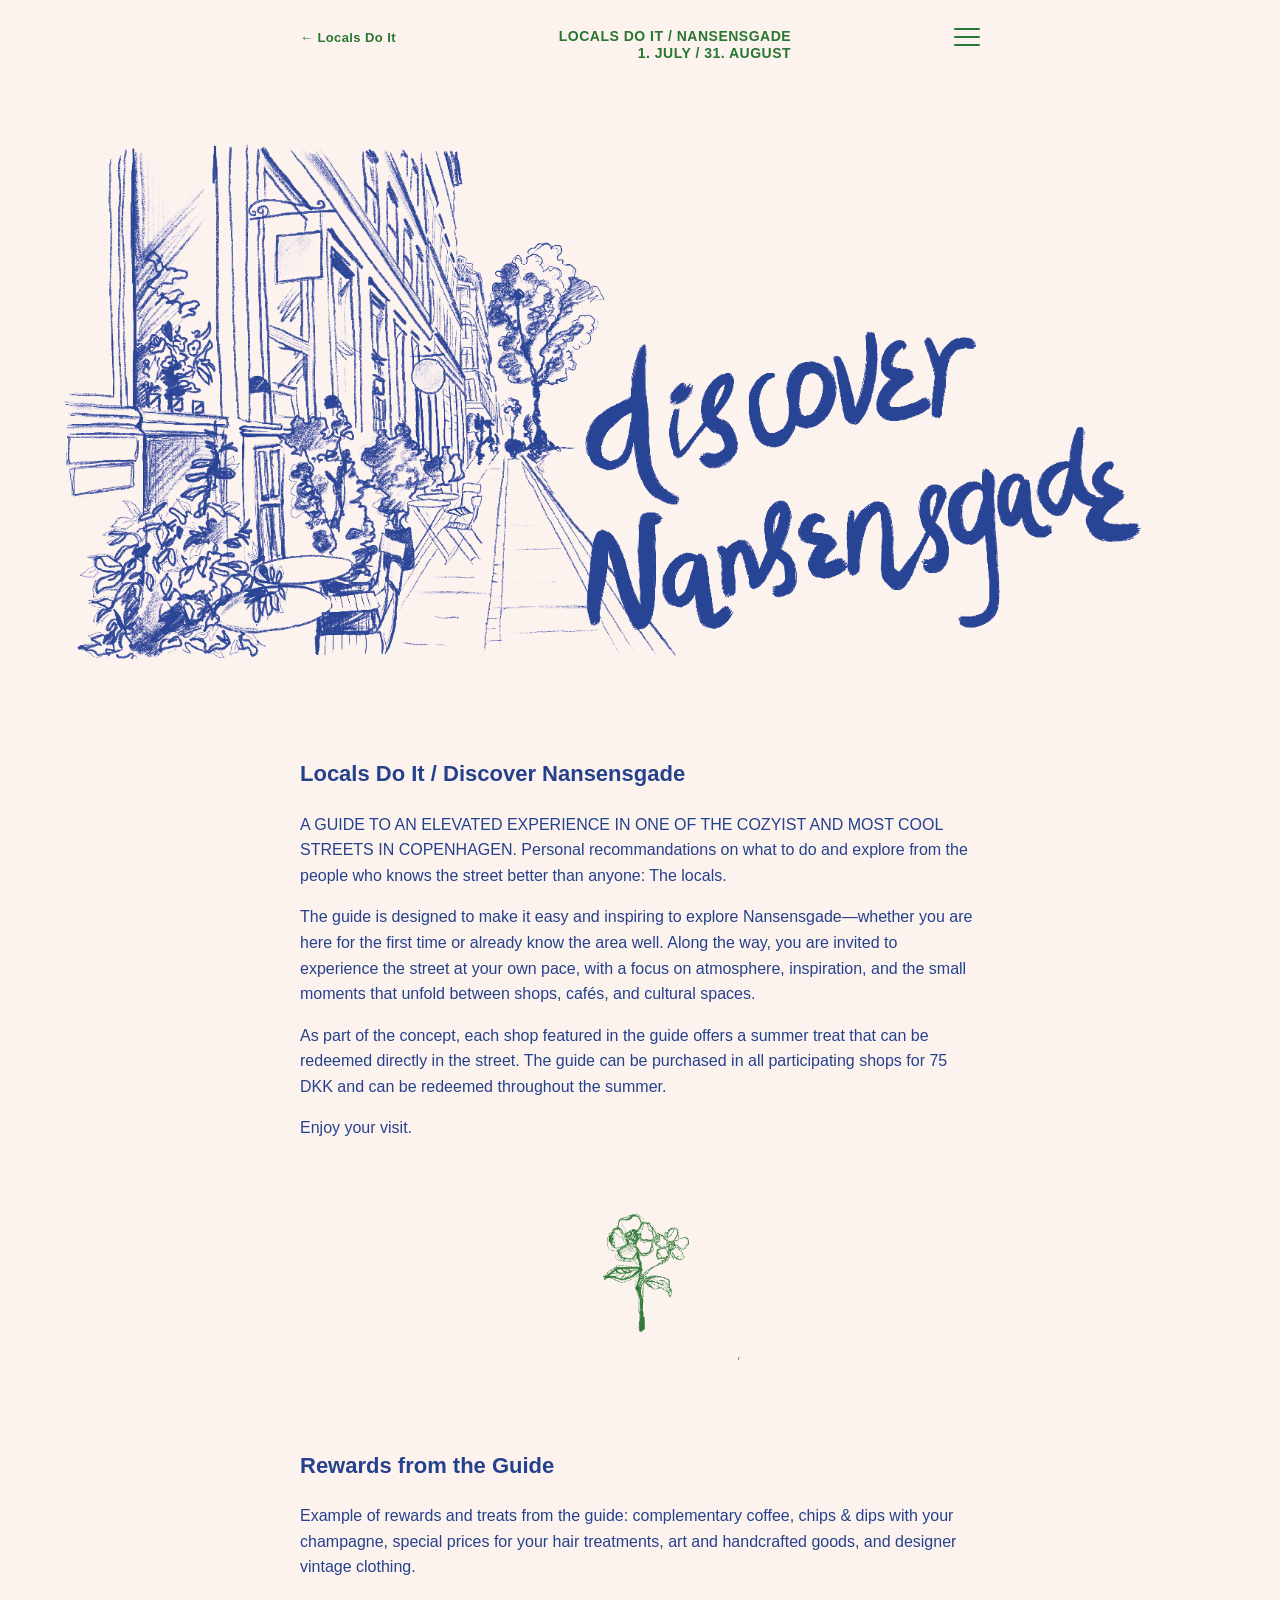
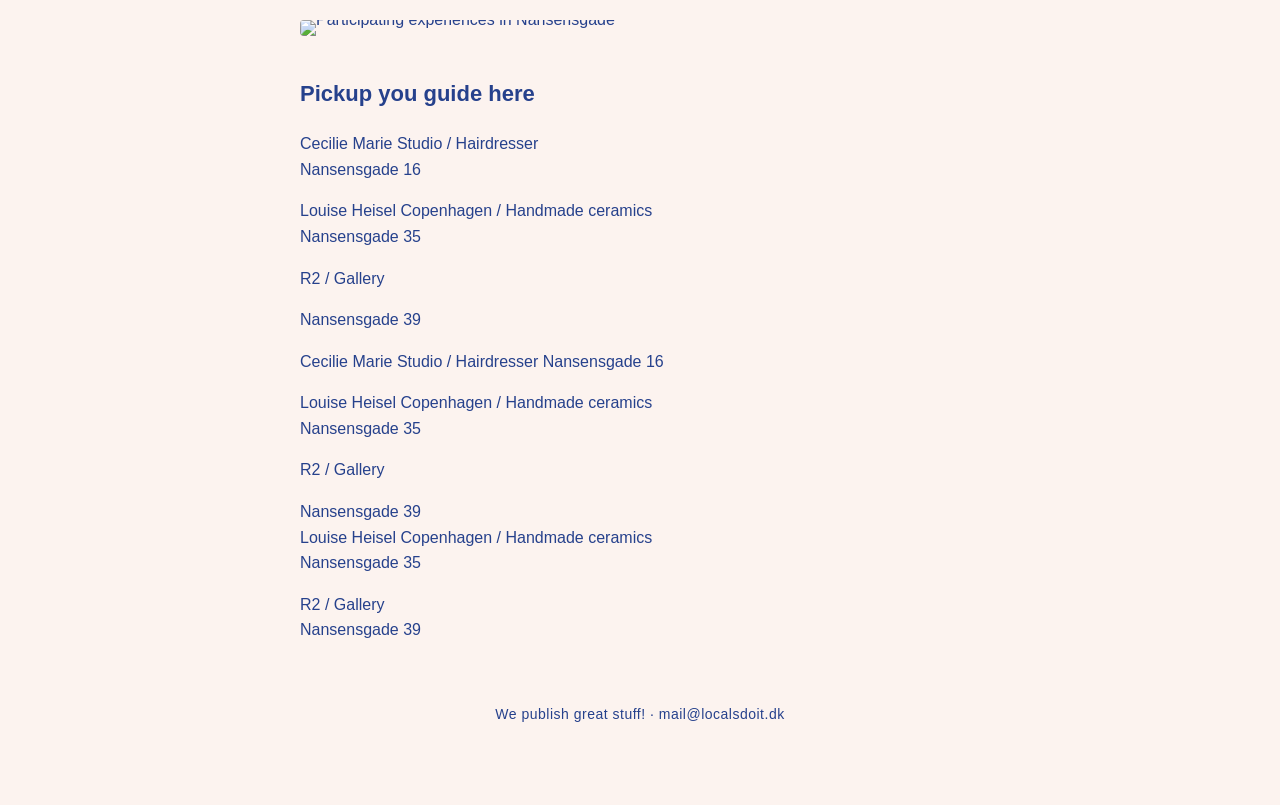
==== nansensgade.html @ d0a4d4f4 "Update nansensgade.html" ====
<!DOCTYPE html>
<html lang="en">
<head>
  <meta charset="UTF-8">
  <meta name="viewport" content="width=device-width, initial-scale=1.0">
  <title>Discover Nansensgade — Locals Do It</title>
  <link rel="icon" type="image/png" href="LocalsDoIt_FavIcon.png">
  <link rel="stylesheet" href="style.css">
</head>

<body>

  <!-- NAV OVERLAY -->
  <div class="nav-overlay" id="navOverlay">
    <button class="nav-close" id="navClose" aria-label="Close menu">✕</button>
    <nav class="overlay-nav">
      <a href="nansensgade.html" class="overlay-link">DISCOVER NANSENSGADE</a>
      <a href="participate.html" class="overlay-link">WHAT YOU GET - B2B</a>
      <a href="thepeople.html" class="overlay-link">THE PEOPLE</a>
    </nav>
  </div>

  <!-- HERO WRAP: header floats over the full-bleed illustration -->
  <div class="hero-wrap">

    <header class="page-header">
      <div class="header-inner">
        <!-- Back link to landing -->
        <a href="index.html" class="back-link">← Locals Do It</a>
        <div class="header-lines">
          <div class="header-line-1">LOCALS DO IT / NANSENSGADE</div>
          <div class="header-line-2">1. JULY / 31. AUGUST</div>
        </div>
        <button class="hamburger" aria-label="Menu">
          <span></span><span></span><span></span>
        </button>
      </div>
    </header>

    <!-- FULL-WIDTH ILLUSTRATION — flush to top of page -->
    <figure class="hero-illustration">
      <img src="illustration.png" alt="Nansensgade illustration">
    </figure>

  </div><!-- /.hero-wrap -->

  <!-- CONTENT WRAPPER (constrained column) -->
  <div class="content-wrapper">

    <!-- SECTION 1 -->
    <section class="content-section">
      <h2 class="section-title">Locals Do It / Discover Nansensgade</h2>

      <p>
        A GUIDE TO AN ELEVATED EXPERIENCE IN ONE OF THE COZYIST AND MOST COOL STREETS IN COPENHAGEN.
        Personal recommandations on what to do and explore from the people who knows the street better
        than anyone: The locals.
      </p>

      <p>
        The guide is designed to make it easy and inspiring to explore Nansensgade—whether you are here
        for the first time or already know the area well. Along the way, you are invited to experience the
        street at your own pace, with a focus on atmosphere, inspiration, and the small moments that unfold
        between shops, cafés, and cultural spaces.
      </p>

      <p>
        As part of the concept, each shop featured in the guide offers a summer treat that can be redeemed
        directly in the street. The guide can be purchased in all participating shops for 75 DKK and can
        be redeemed throughout the summer.
      </p>

      <p>Enjoy your visit.</p>
    </section>

    <!-- FLOWER ILLUSTRATION -->
    <figure class="flower-illustration">
      <img src="flower1.png" alt="Flower illustration">
    </figure>

    <!-- SECTION 2: REWARDS -->
    <section class="content-section">
      <h2 class="section-title">Rewards from the Guide</h2>

      <p>
        Example of rewards and treats from the guide: complementary coffee, chips &amp; dips with your
        champagne, special prices for your hair treatments, art and handcrafted goods, and designer vintage clothing.
      </p>
    </section>

    <!-- REWARDS IMAGE -->
    <figure class="rewards-illustration">
      <img src="rewards.png" alt="Participating experiences in Nansensgade">
    </figure>

     <!-- SECTION 2: REWARDS -->
    <section class="content-section">
      <h2 class="section-title">Pickup you guide here</h2>

      <p>Cecilie Marie Studio / Hairdresser </br>
      Nansensgade 16</p>
      <p>Louise Heisel Copenhagen / Handmade ceramics </br>
      Nansensgade 35</p>
      <p>R2 / Gallery</p>
      Nansensgade 39</p>
      <p>Cecilie Marie Studio / Hairdresser </pbr>
      Nansensgade 16</p>
      <p>Louise Heisel Copenhagen / Handmade ceramics </br>
      Nansensgade 35</p>
      <p>R2 / Gallery</p>
      Nansensgade 39
      <p>Louise Heisel Copenhagen / Handmade ceramics </br>
      Nansensgade 35</p>
      <p>R2 / Gallery</br>
      Nansensgade 39
            
    </section>

    <!-- FOOTER -->
    <footer class="footer">
    We publish great stuff! · mail@localsdoit.dk
    </footer>

  </div><!-- /.content-wrapper -->
  <script>
    const hamburger = document.querySelector('.hamburger');
    const overlay = document.getElementById('navOverlay');
    const closeBtn = document.getElementById('navClose');
    hamburger.addEventListener('click', () => overlay.classList.add('open'));
    closeBtn.addEventListener('click', () => overlay.classList.remove('open'));
    overlay.addEventListener('click', (e) => { if (e.target === overlay) overlay.classList.remove('open'); });
  </script>

</body>
</html>
---- style.css ----
/* ── RESET & BASE ─────────────────────────────────────────── */
*, *::before, *::after {
  box-sizing: border-box;
}

html, body {
  margin: 0;
  padding: 0;
  background-color: #fcf3ef;
  font-family: "Helvetica Neue", Arial, sans-serif;
  color: #26418c;
  line-height: 1.6;
}

/* ═══════════════════════════════════════════════════════════
   LANDING PAGE
   ═══════════════════════════════════════════════════════════ */

.landing-body {
  display: flex;
  flex-direction: column;
  min-height: 100vh;
  background-color: #fcf3ef;
}

/* ── LANDING HEADER ──────────────────────────────────────── */
.landing-header {
  position: fixed;
  top: 0;
  left: 0;
  right: 0;
  z-index: 20;
  padding: clamp(14px, 2.5vw, 24px) clamp(20px, 5vw, 48px);
}

.landing-nav {
  display: flex;
  align-items: center;
  justify-content: space-between;
  gap: 16px;
}

.landing-tagline {
  font-size: clamp(10px, 1.3vw, 13px);
  color: #287632;
  font-weight: 500;
  letter-spacing: 0.4px;
  font-style: italic;
}

/* Hamburger */
.hamburger {
  display: flex;
  flex-direction: column;
  justify-content: space-between;
  width: 26px;
  height: 18px;
  background: none;
  border: none;
  cursor: pointer;
  padding: 0;
  flex-shrink: 0;
}

.hamburger span {
  display: block;
  width: 100%;
  height: 2px;
  background-color: #287632;
  border-radius: 2px;
  transition: background-color 0.2s;
}

.hamburger:hover span {
  background-color: #26418c;
}

/* ── NAV OVERLAY ─────────────────────────────────────────── */
.nav-overlay {
  position: fixed;
  inset: 0;
  background-color: #fcf3ef;
  z-index: 100;
  display: flex;
  align-items: center;
  justify-content: center;
  opacity: 0;
  pointer-events: none;
  transition: opacity 0.3s ease;
}

.nav-overlay.open {
  opacity: 1;
  pointer-events: all;
}

.nav-close {
  position: absolute;
  top: clamp(16px, 3vw, 28px);
  right: clamp(20px, 5vw, 48px);
  background: none;
  border: none;
  font-size: 22px;
  color: #287632;
  cursor: pointer;
  line-height: 1;
}

.overlay-nav {
  display: flex;
  flex-direction: column;
  align-items: center;
  gap: clamp(20px, 4vw, 36px);
}

.overlay-link {
  font-size: clamp(22px, 5vw, 42px);
  font-weight: 600;
  color: #26418c;
  text-decoration: none;
  letter-spacing: 0.5px;
  transition: color 0.2s;
}

.overlay-link:hover {
  color: #287632;
}

/* ── LANDING MAIN ────────────────────────────────────────── */
.landing-main {
  flex: 1;
  display: flex;
  align-items: center;
  justify-content: center;
  padding: clamp(80px, 12vw, 120px) clamp(20px, 5vw, 40px);
}

.logo-wrap {
  animation: fadeUp 0.8s ease both;
}

.landing-logo {
  width: clamp(220px, 50vw, 420px);
  height: auto;
  display: block;
}

@keyframes fadeUp {
  from {
    opacity: 0;
    transform: translateY(20px);
  }
  to {
    opacity: 1;
    transform: translateY(0);
  }
}

/* ── LANDING FOOTER ──────────────────────────────────────── */
.landing-footer {
  text-align: center;
  padding: clamp(16px, 3vw, 28px) clamp(20px, 5vw, 40px);
  font-size: clamp(10px, 1.3vw, 13px);
  color: #287632;
  letter-spacing: 0.5px;
  font-style: italic;
}


/* ═══════════════════════════════════════════════════════════
   NANSENSGADE PAGE (previously index)
   ═══════════════════════════════════════════════════════════ */

/* ── HERO WRAP — establishes stacking context for header ── */
.hero-wrap {
  position: relative;
}

/* ── HEADER — floated over the hero ─────────────────────── */
.page-header {
  position: absolute;
  top: 0;
  left: 0;
  right: 0;
  z-index: 10;
  padding-top: clamp(16px, 3vw, 28px);
  padding-bottom: clamp(16px, 3vw, 28px);
}

.header-inner {
  max-width: 760px;
  margin-left: auto;
  margin-right: auto;
  padding-left: clamp(20px, 5vw, 40px);
  padding-right: clamp(20px, 5vw, 40px);
  display: flex;
  align-items: flex-start;
  justify-content: space-between;
  gap: 12px;
}

.back-link {
  font-size: clamp(11px, 1.5vw, 13px);
  font-weight: 600;
  color: #287632;
  text-decoration: none;
  letter-spacing: 0.4px;
  white-space: nowrap;
  transition: opacity 0.2s;
}

.back-link:hover {
  opacity: 0.7;
}

.header-lines {
  display: inline-block;
  line-height: 1.2;
  text-align: right;
}

.header-line-1,
.header-line-2 {
  font-weight: 600;
  color: #287632;
  font-size: clamp(11px, 1.5vw, 14px);
  letter-spacing: 0.5px;
}

/* ── HERO ILLUSTRATION — FULL BLEED, FLUSH TO TOP ───────── */
.hero-illustration {
  width: 100%;
  margin: 0 0 clamp(20px, 4vw, 40px) 0;
  padding: 0;
  line-height: 0;
}

.hero-illustration img {
  width: 100%;
  height: auto;
  display: block;
}

/* ── COLUMN CONSTRAINT (content below hero) ──────────────── */
.content-wrapper {
  max-width: 760px;
  margin-left: auto;
  margin-right: auto;
  padding-left: clamp(20px, 5vw, 40px);
  padding-right: clamp(20px, 5vw, 40px);
  padding-top: 0;
  padding-bottom: clamp(40px, 8vw, 80px);
}

/* ── FLOWER ILLUSTRATION ─────────────────────────────────── */
.flower-illustration {
  width: 100%;
  text-align: center;
  margin: clamp(30px, 5vw, 40px) 0;
  padding: 0;
}

.flower-illustration img {
  max-width: clamp(120px, 30vw, 200px);
  height: auto;
}

/* ── REWARDS ILLUSTRATION (full-width closing image) ─────── */
.rewards-illustration {
  width: 100%;
  margin: clamp(30px, 5vw, 40px) 0 0 0;
  padding: 0;
  line-height: 0;
}

.rewards-illustration img {
  width: 100%;
  height: auto;
  display: block;
  border-radius: 4px;
}

/* ── TYPOGRAPHY ──────────────────────────────────────────── */
.main-title {
  font-size: clamp(28px, 6vw, 48px);
  font-weight: 700;
  color: #26418c;
  margin-top: 0;
  margin-bottom: clamp(16px, 3vw, 30px);
}

.section-title {
  font-size: clamp(16px, 2.5vw, 22px);
  font-weight: 600;
  color: #26418c;
  margin-top: clamp(24px, 5vw, 40px);
  margin-bottom: clamp(12px, 2.5vw, 20px);
}

p {
  font-size: clamp(14px, 1.8vw, 16px);
  margin-top: 0;
  margin-bottom: 1em;
}

/* ── FOOTER ──────────────────────────────────────────────── */
.footer {
  margin-top: clamp(40px, 8vw, 60px);
  text-align: center;
  font-size: clamp(11px, 1.5vw, 14px);
  color: #26418c;
  letter-spacing: 0.5px;
}

/* ── RESPONSIVE BREAKPOINTS ──────────────────────────────── */

@media (max-width: 400px) {
  .header-line-1,
  .header-line-2 {
    font-size: 10px;
  }

  .landing-tagline {
    display: none;
  }
}

@media (min-width: 768px) {
  .hero-illustration {
    margin-left: 0;
    margin-right: 0;
  }
}


/* ═══════════════════════════════════════════════════════════
   PARTICIPATE PAGE
   ═══════════════════════════════════════════════════════════ */

.participate-body {
  display: flex;
  flex-direction: column;
  min-height: 100vh;
  background-color: #fcf3ef;
}

/* ── PARTICIPATE HEADER ──────────────────────────────────── */
.participate-header {
  width: 100%;
  padding: clamp(16px, 3vw, 28px) clamp(20px, 5vw, 48px);
  border-bottom: 1px solid rgba(40, 118, 50, 0.15);
}

.participate-header-inner {
  max-width: 900px;
  margin: 0 auto;
  display: flex;
  align-items: center;
  justify-content: space-between;
  gap: 16px;
}

.guide-label-img {
  height: clamp(36px, 6vw, 54px);
  width: auto;
  display: block;
}

.participate-logo-link {
  display: block;
  flex-shrink: 0;
}

.participate-logo {
  height: clamp(40px, 7vw, 64px);
  width: auto;
  display: block;
}

.participate-header-right {
  display: flex;
  flex-direction: column;
  align-items: flex-end;
  gap: 10px;
}

.summer-label {
  display: flex;
  flex-direction: column;
  align-items: flex-end;
  line-height: 1.1;
}

.summer-line1,
.summer-line2 {
  font-size: clamp(11px, 1.4vw, 14px);
  font-weight: 600;
  color: #287632;
  letter-spacing: 0.5px;
}

/* ── GUIDE SPREAD (illustration) ─────────────────────────── */
.guide-spread {
  width: 100%;
  padding: clamp(24px, 4vw, 48px) clamp(20px, 5vw, 48px);
}

.guide-spread-inner {
  max-width: 900px;
  margin: 0 auto;
}

.guide-spread-img {
  width: 100%;
  height: auto;
  display: block;
  border-radius: 4px;
}

/* ── THREE-COLUMN CONTENT ────────────────────────────────── */
.participate-content {
  padding: clamp(20px, 4vw, 40px) clamp(20px, 5vw, 48px) clamp(40px, 8vw, 80px);
}

.participate-grid {
  max-width: 900px;
  margin: 0 auto;
  display: grid;
  grid-template-columns: 1fr 1fr 1fr;
  gap: clamp(24px, 4vw, 48px);
  align-items: start;
}

.part-col-title {
  font-size: clamp(15px, 2vw, 19px);
  font-weight: 700;
  color: #287632;
  margin: 0 0 clamp(12px, 2vw, 20px) 0;
  display: flex;
  align-items: center;
  gap: 10px;
}

.arrow-img {
  height: 28px;
  width: auto;
}

.part-list {
  list-style: none;
  padding: 0;
  margin: 0;
  display: flex;
  flex-direction: column;
  gap: 12px;
}

.part-list li {
  font-size: clamp(13px, 1.6vw, 15px);
  color: #26418c;
  line-height: 1.55;
  padding-left: 16px;
  position: relative;
}

.part-list li::before {
  content: "·";
  position: absolute;
  left: 0;
  color: #287632;
  font-weight: 700;
}

/* Costs column */
.part-col--costs {
  text-align: left;
}

.cost-item {
  display: flex;
  flex-direction: column;
  gap: 2px;
  margin-bottom: clamp(14px, 2.5vw, 22px);
}

.cost-label {
  font-size: clamp(13px, 1.6vw, 15px);
  font-weight: 600;
  color: #26418c;
}

.cost-date {
  font-size: clamp(11px, 1.4vw, 13px);
  color: #287632;
  font-style: italic;
}

/* ── PARTICIPATE FOOTER ──────────────────────────────────── */
.participate-footer {
  margin-top: auto;
  text-align: center;
  padding: clamp(16px, 3vw, 28px) clamp(20px, 5vw, 40px);
  font-size: clamp(10px, 1.3vw, 13px);
  color: #287632;
  letter-spacing: 0.5px;
  font-style: italic;
  border-top: 1px solid rgba(40, 118, 50, 0.15);
}

/* Active nav link */
.overlay-link--active {
  color: #287632 !important;
}

/* ── PARTICIPATE RESPONSIVE ──────────────────────────────── */
@media (max-width: 640px) {
  .participate-grid {
    grid-template-columns: 1fr;
  }

  .part-col--costs {
    text-align: left;
    min-width: unset;
  }

  .guide-label-img {
    display: none;
  }
}
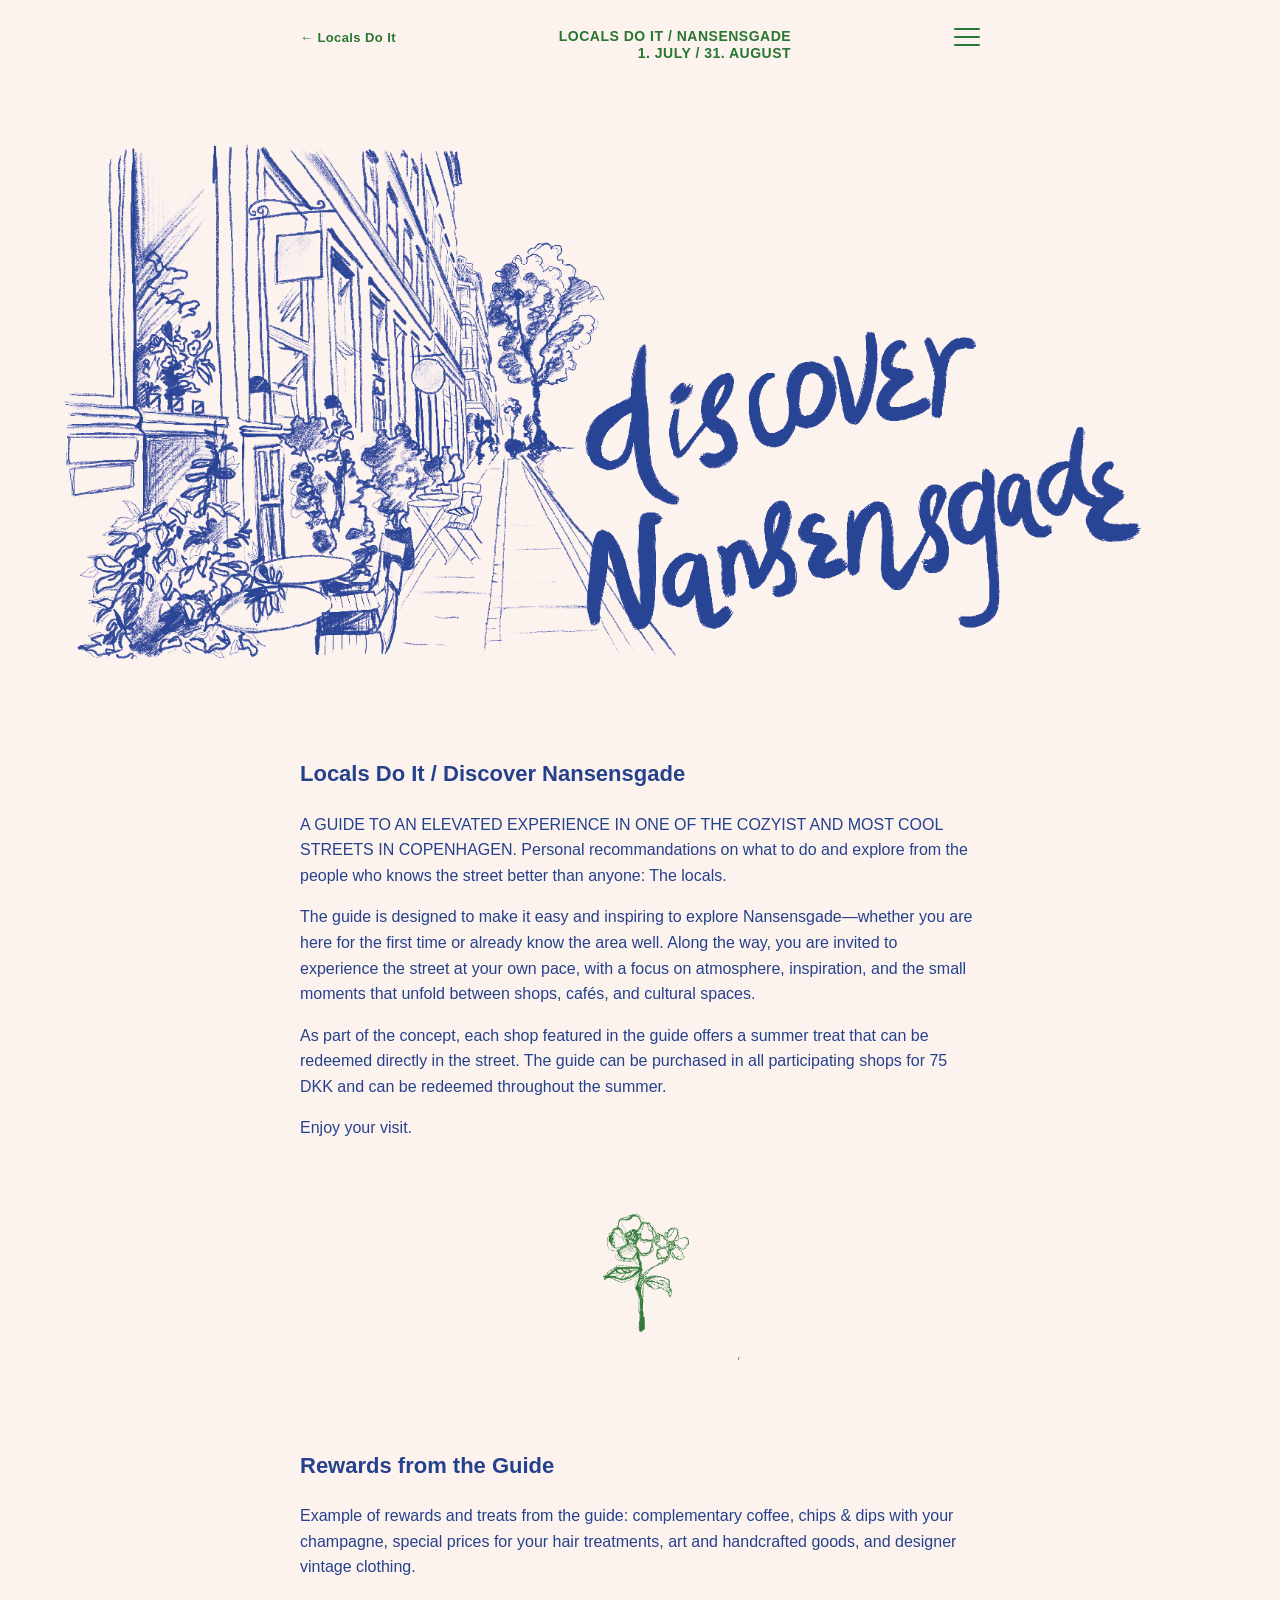
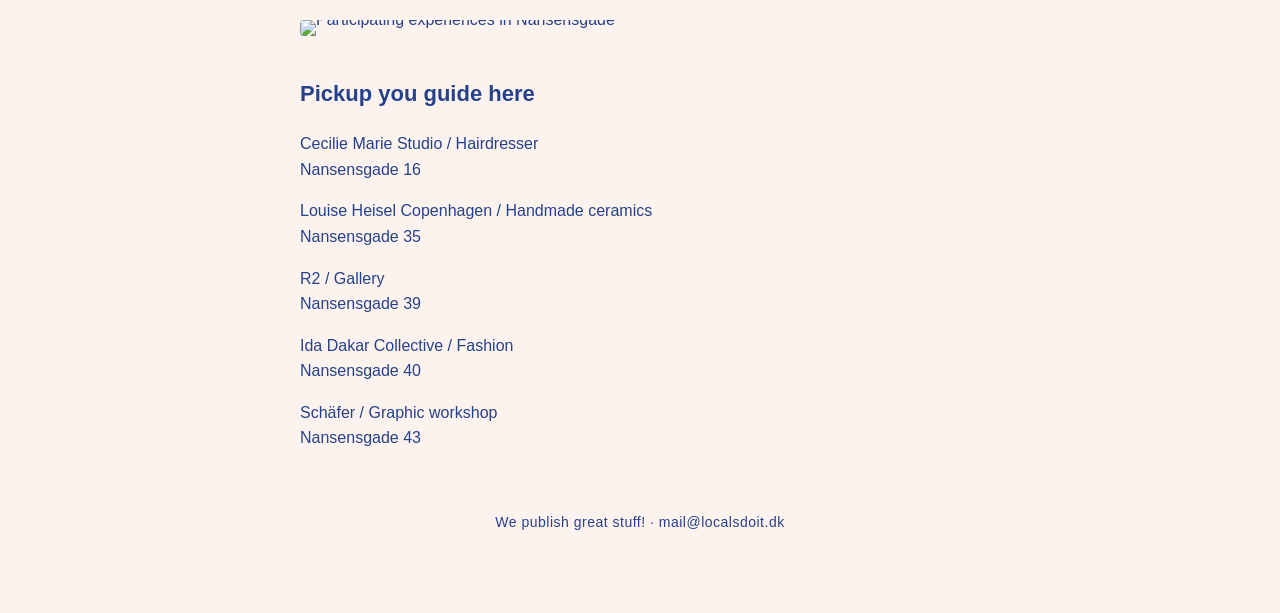
==== commit 360df34e: "Update nansensgade.html" ====
--- a/nansensgade.html
+++ b/nansensgade.html
@@ -101,18 +101,13 @@
       Nansensgade 16</p>
       <p>Louise Heisel Copenhagen / Handmade ceramics </br>
       Nansensgade 35</p>
-      <p>R2 / Gallery</p>
-      Nansensgade 39</p>
-      <p>Cecilie Marie Studio / Hairdresser </pbr>
-      Nansensgade 16</p>
-      <p>Louise Heisel Copenhagen / Handmade ceramics </br>
-      Nansensgade 35</p>
-      <p>R2 / Gallery</p>
-      Nansensgade 39
-      <p>Louise Heisel Copenhagen / Handmade ceramics </br>
-      Nansensgade 35</p>
       <p>R2 / Gallery</br>
-      Nansensgade 39
+      Nansensgade 39</p>  
+      <p>Ida Dakar Collective / Fashion</br>
+      Nansensgade 40</p>
+      <p>Schäfer / Graphic workshop</br>
+      Nansensgade 43</p>
+
             
     </section>
 
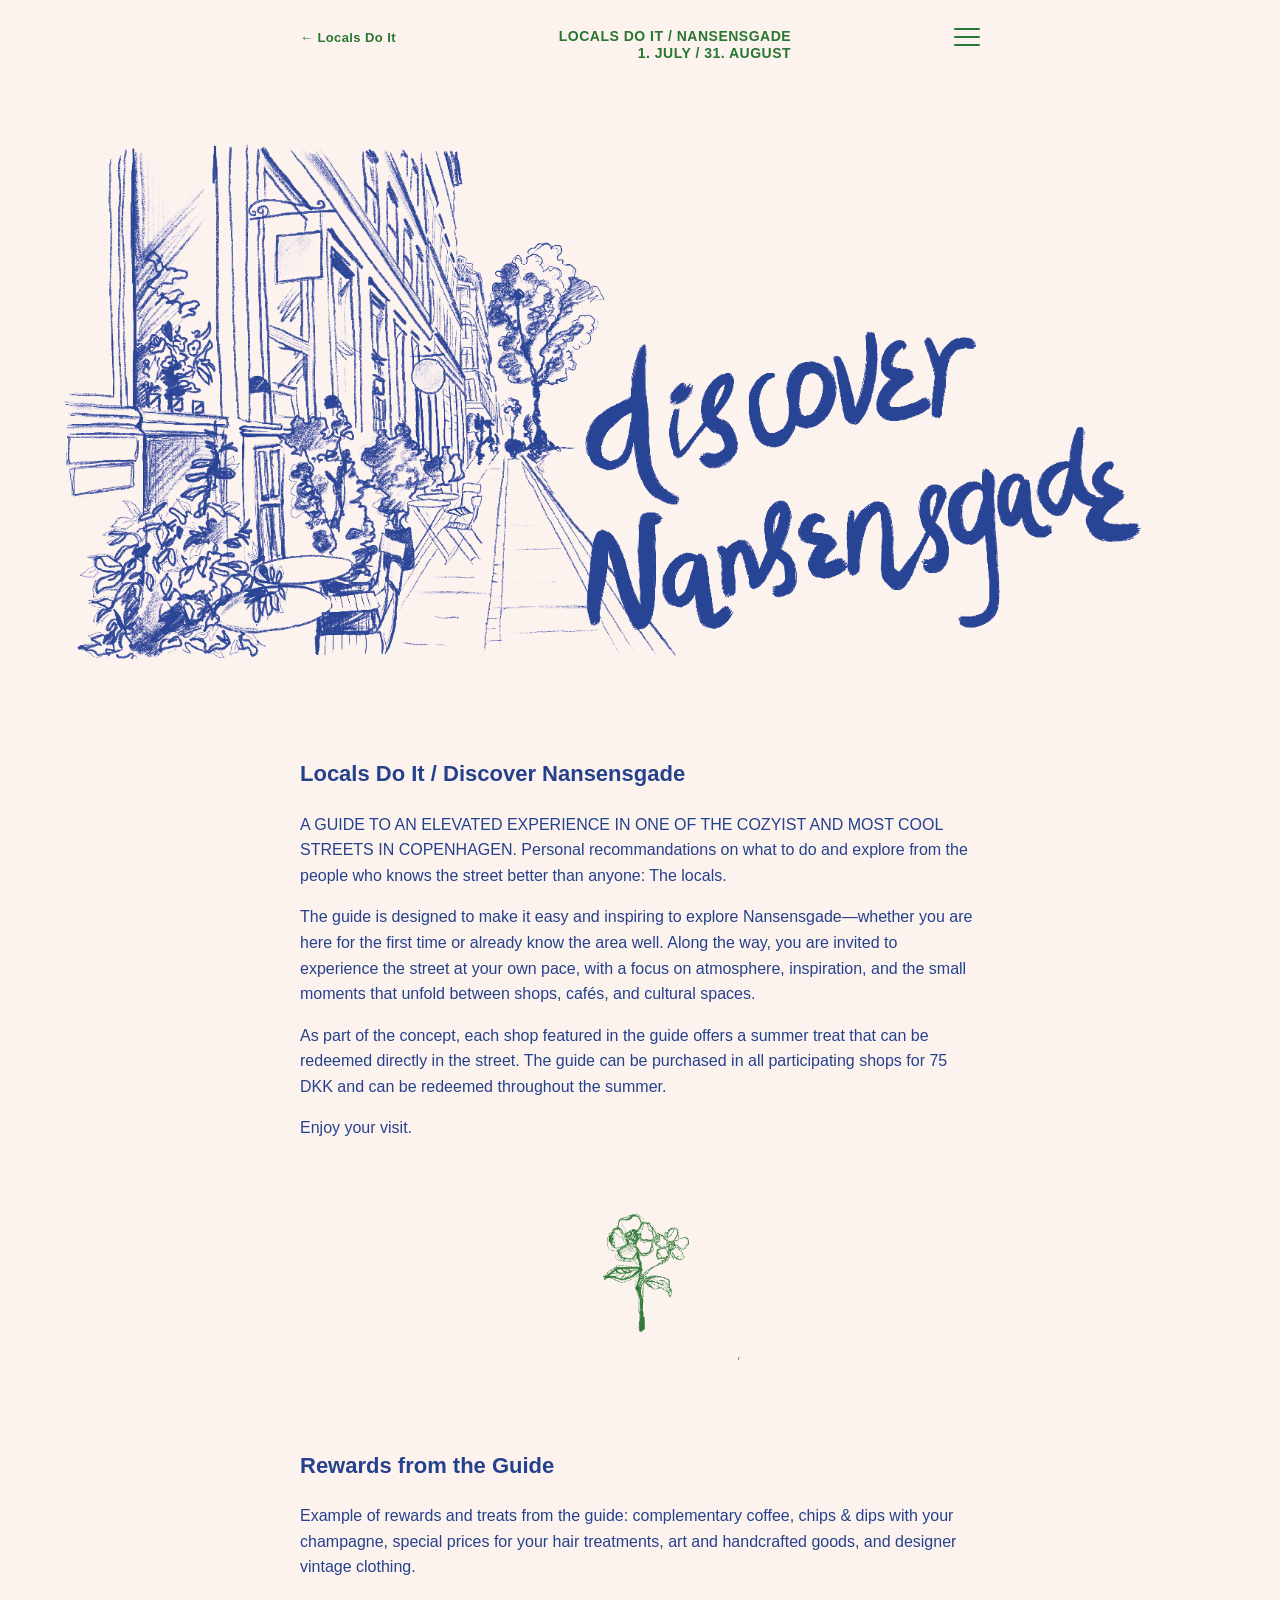
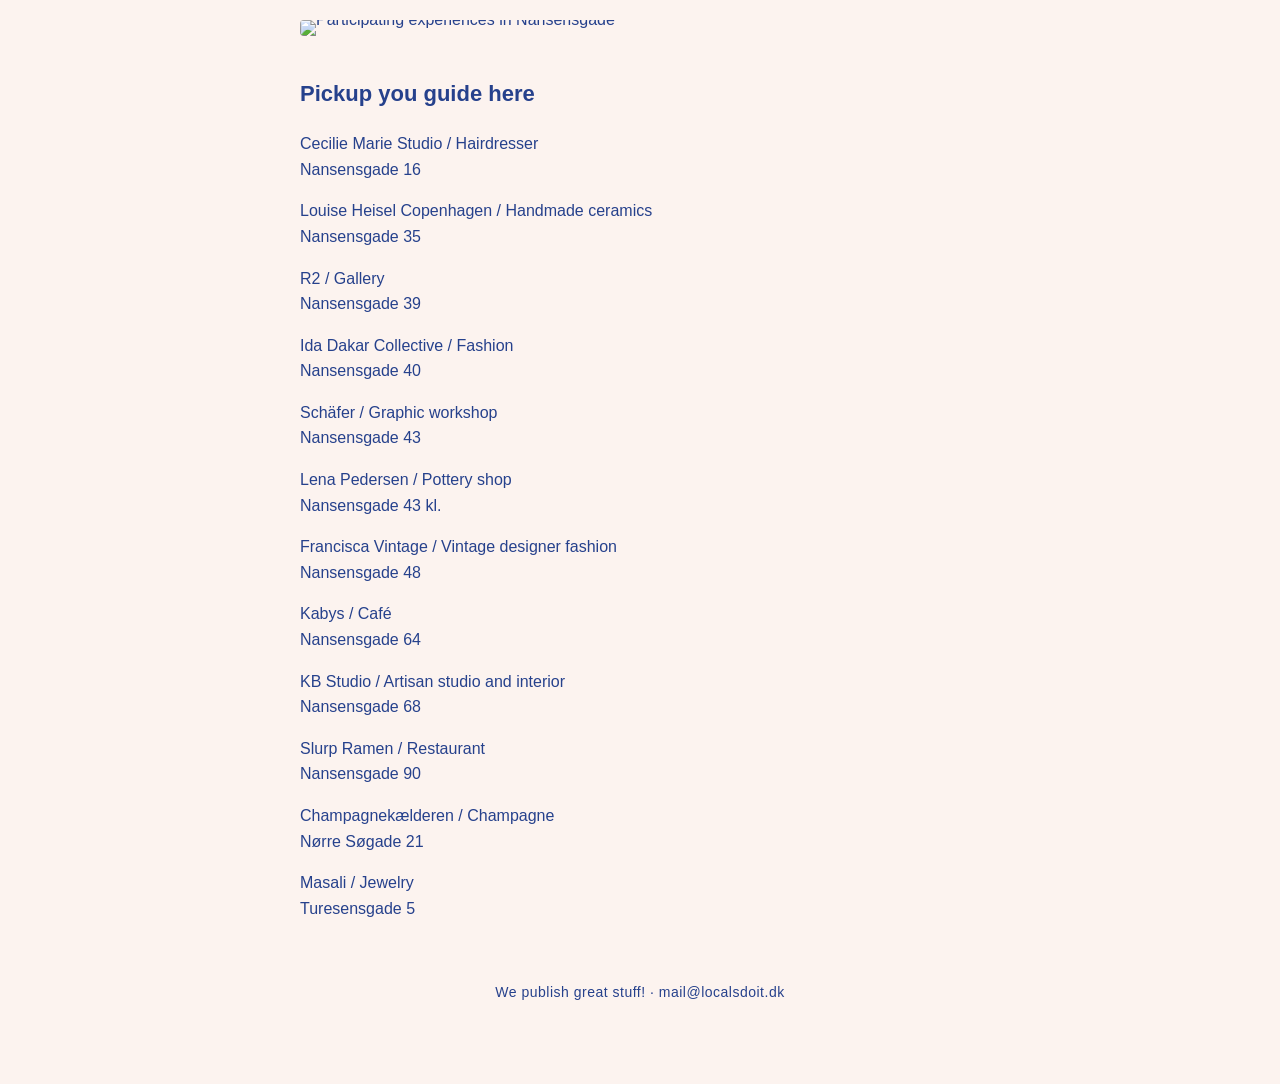
==== commit de02f59e: "Update nansensgade.html" ====
--- a/nansensgade.html
+++ b/nansensgade.html
@@ -107,6 +107,20 @@
       Nansensgade 40</p>
       <p>Schäfer / Graphic workshop</br>
       Nansensgade 43</p>
+      <p>Lena Pedersen / Pottery shop</br>
+      Nansensgade 43 kl.</p>
+      <p>Francisca Vintage / Vintage designer fashion</br>
+      Nansensgade 48</p>
+      <p>Kabys / Café</br>
+      Nansensgade 64</p>
+      <p>KB Studio / Artisan studio and interior</br>
+      Nansensgade 68</p>
+      <p>Slurp Ramen / Restaurant</br>
+      Nansensgade 90</p>
+      <p>Champagnekælderen / Champagne</br>
+      Nørre Søgade 21</p>
+      <p>Masali / Jewelry</br>
+      Turesensgade 5</p>
 
             
     </section>
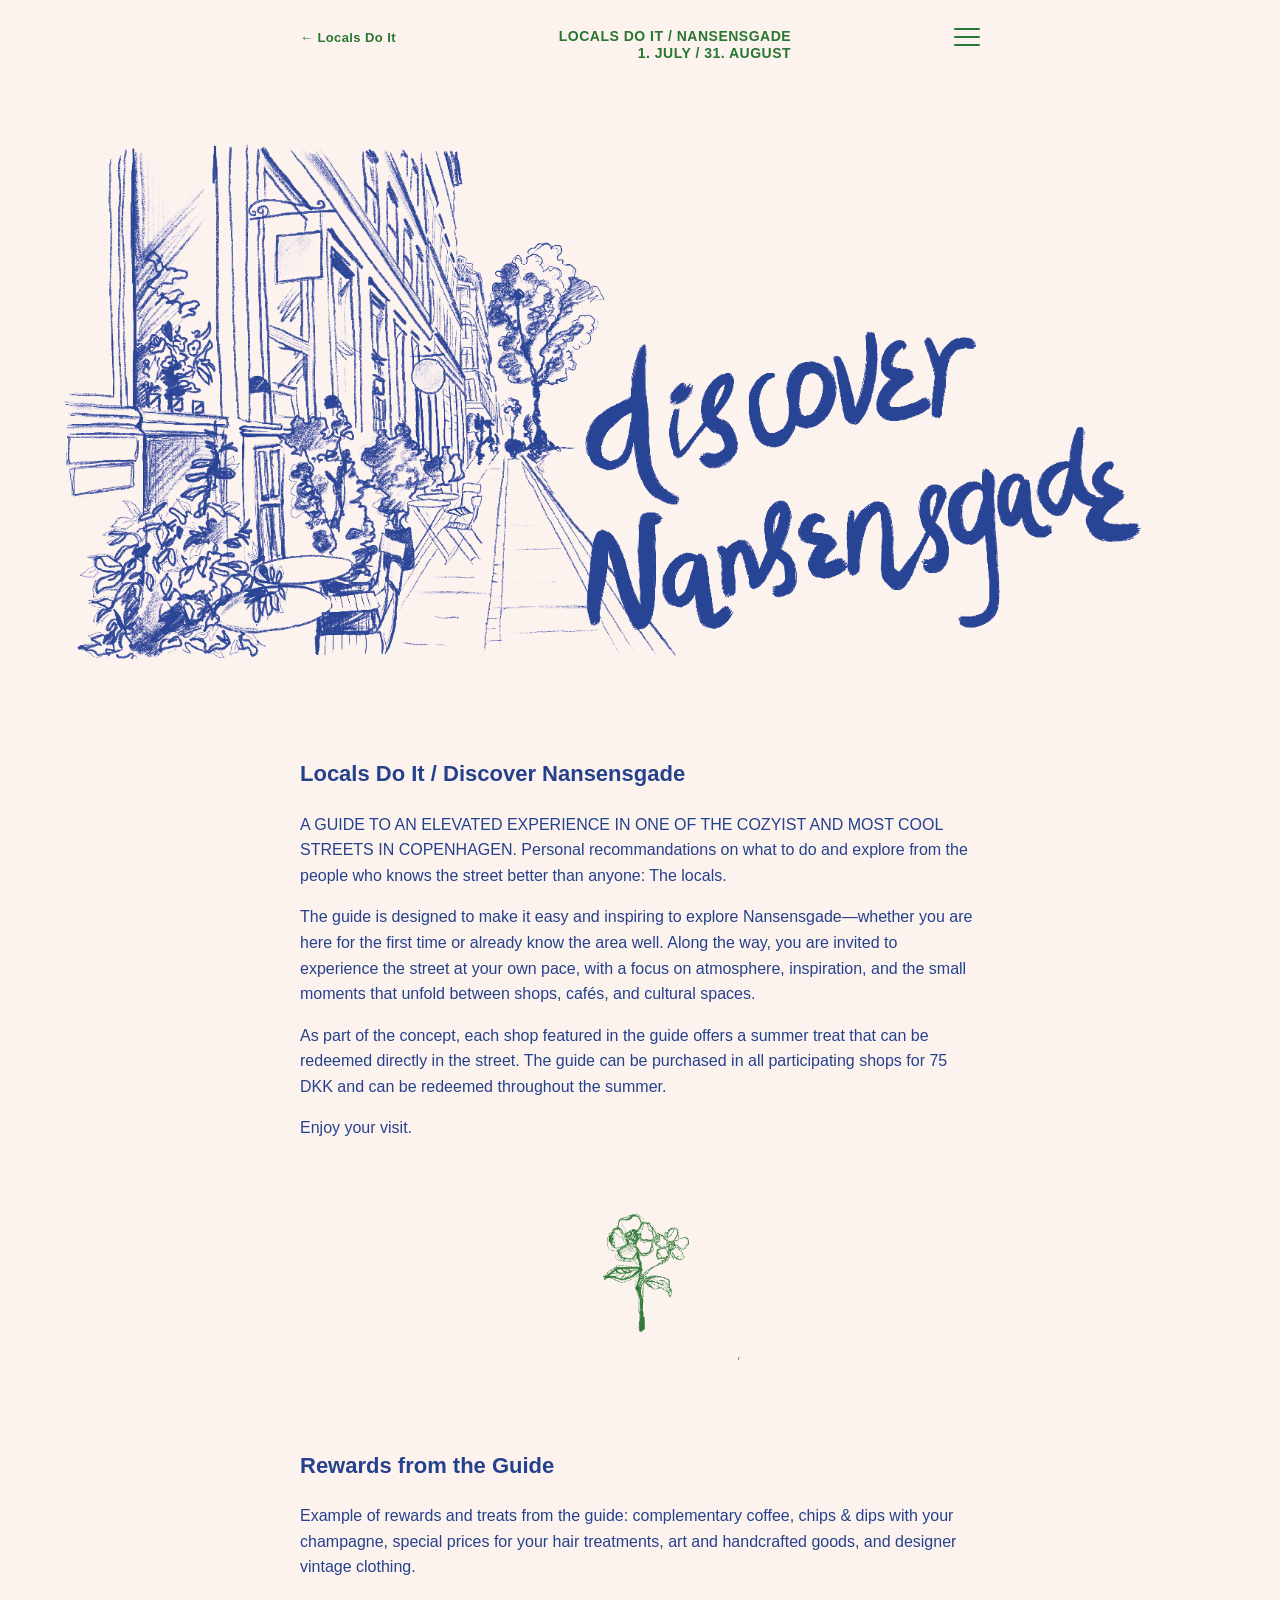
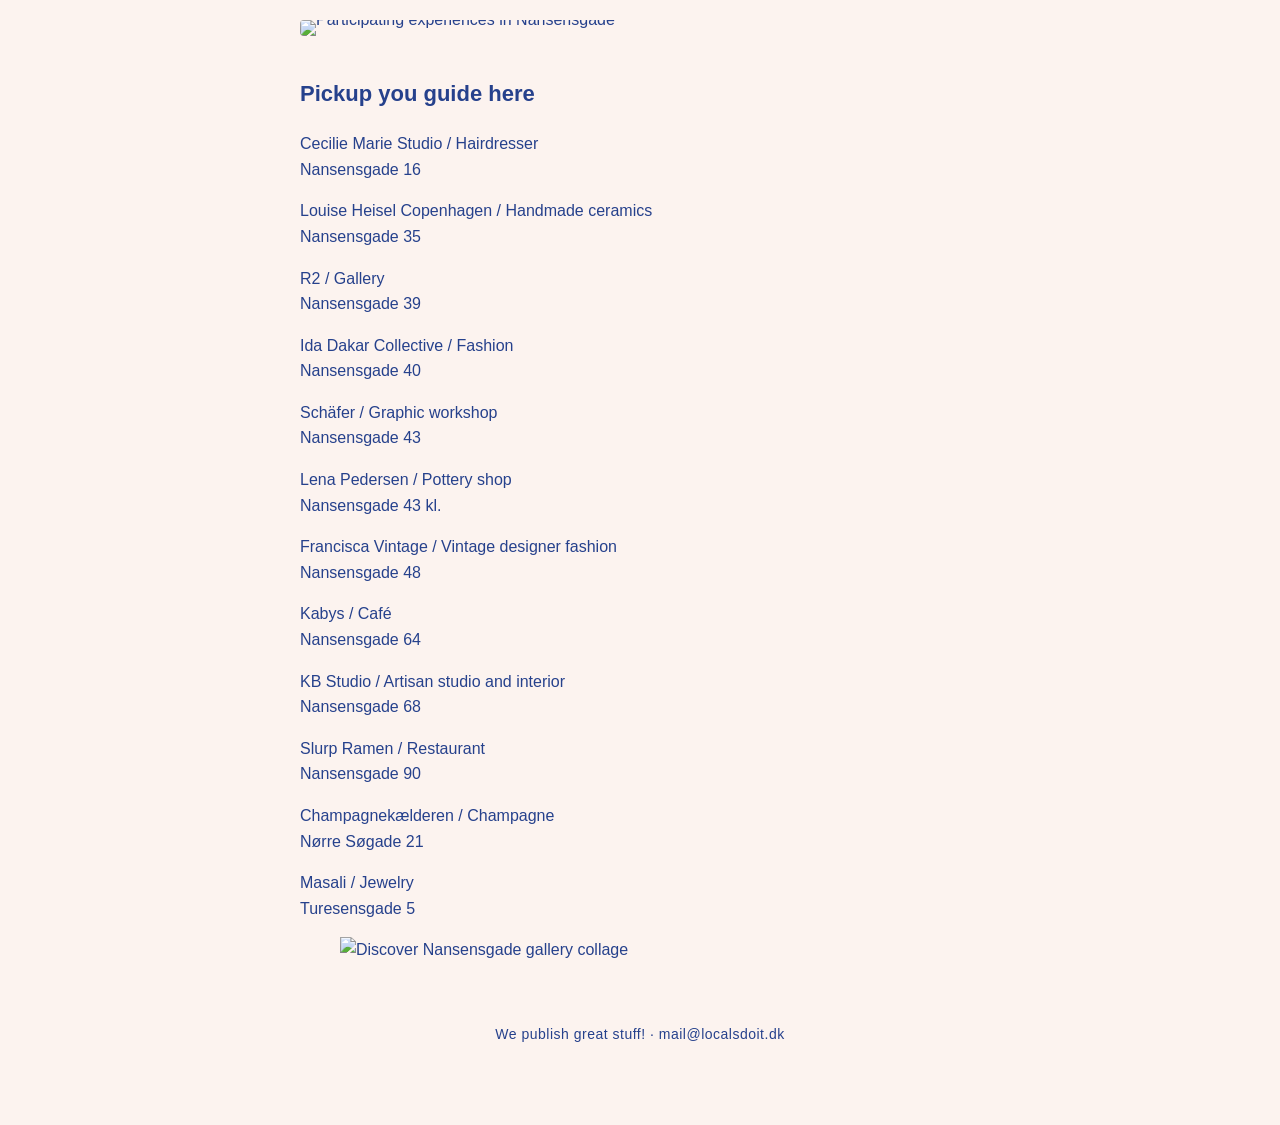
==== commit 39f5b254: "Update nansensgade.html" ====
--- a/nansensgade.html
+++ b/nansensgade.html
@@ -125,6 +125,11 @@
             
     </section>
 
+    <!-- CLOSING GALLERY IMAGE -->
+    <figure class="gallery-illustration">
+      <img src="Discover_Nansensgade_LandingPage_Galleri.png" alt="Discover Nansensgade gallery collage">
+    </figure>
+
     <!-- FOOTER -->
     <footer class="footer">
     We publish great stuff! · mail@localsdoit.dk
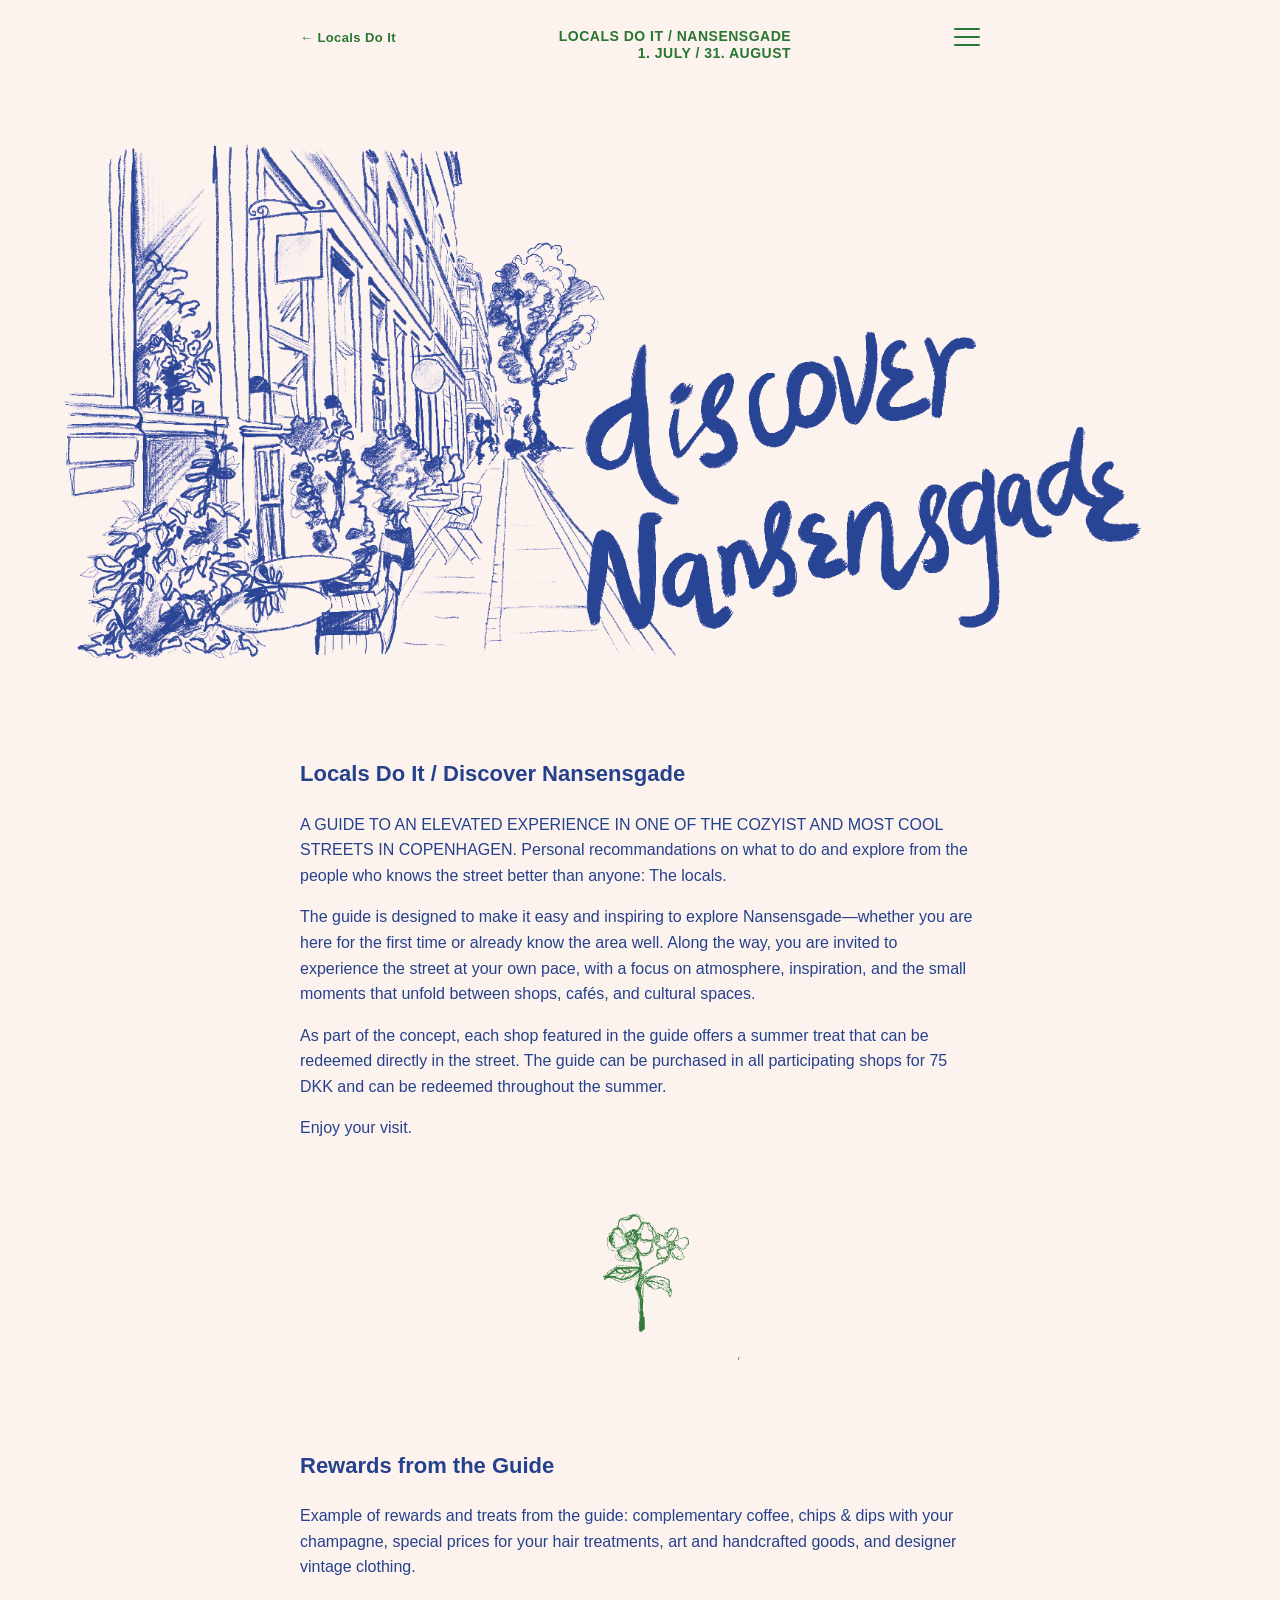
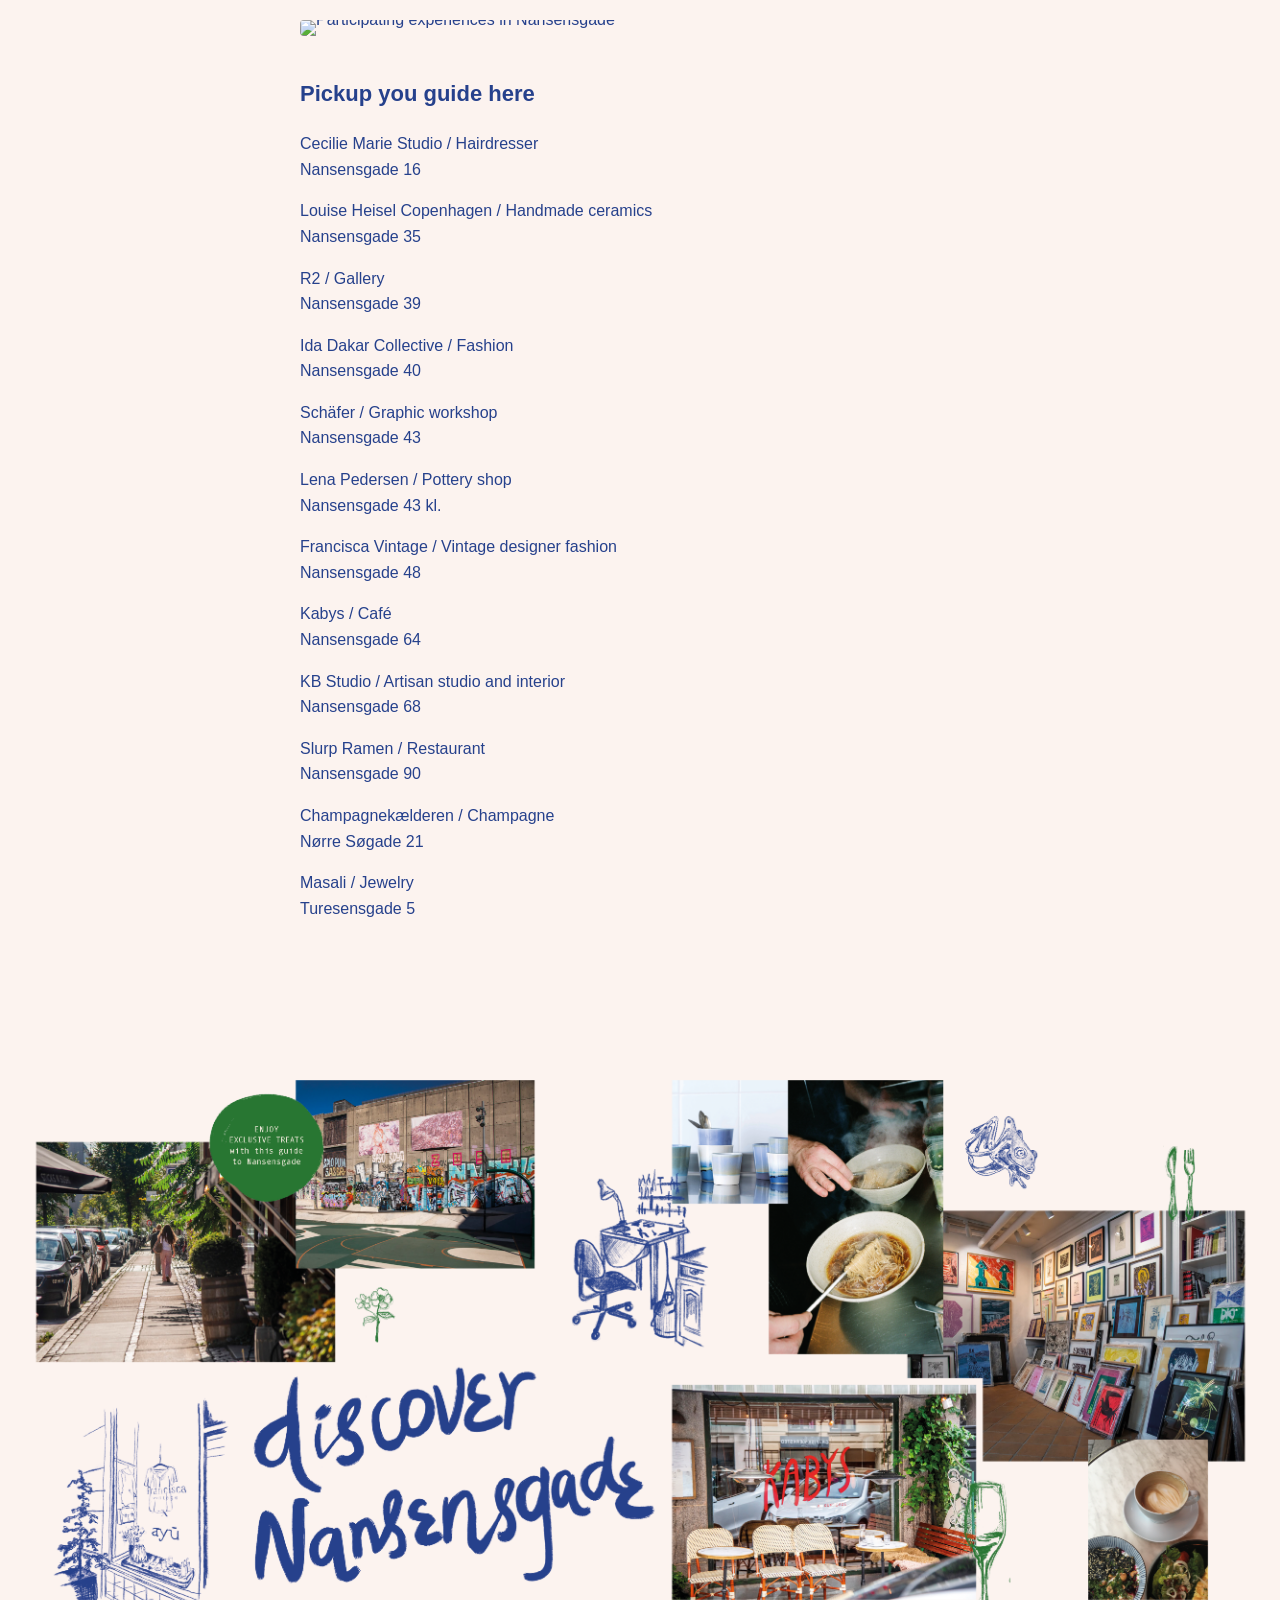
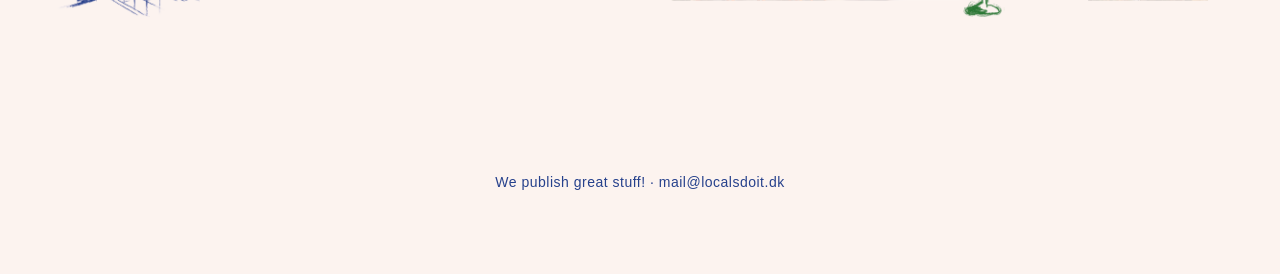
==== commit 02d58301: "Update nansensgade.html" ====
--- a/nansensgade.html
+++ b/nansensgade.html
@@ -127,7 +127,7 @@
 
     <!-- CLOSING GALLERY IMAGE -->
     <figure class="gallery-illustration">
-      <img src="Discover_Nansensgade_LandingPage_Galleri.png" alt="Discover Nansensgade gallery collage">
+      <img src="Discover Nansensgade_LandingPage_Galleri.png" alt="Discover Nansensgade gallery collage">
     </figure>
 
     <!-- FOOTER -->
--- a/style.css
+++ b/style.css
@@ -280,6 +280,26 @@
   border-radius: 4px;
 }
 
+/* ── GALLERY ILLUSTRATION (full-bleed closing image) ─────── */
+.gallery-illustration {
+  width: 100vw;
+  position: relative;
+  left: 50%;
+  right: 50%;
+  margin-left: -50vw;
+  margin-right: -50vw;
+  margin-top: clamp(30px, 5vw, 40px);
+  margin-bottom: 0;
+  padding: 0;
+  line-height: 0;
+}
+
+.gallery-illustration img {
+  width: 100%;
+  height: auto;
+  display: block;
+}
+
 /* ── TYPOGRAPHY ──────────────────────────────────────────── */
 .main-title {
   font-size: clamp(28px, 6vw, 48px);
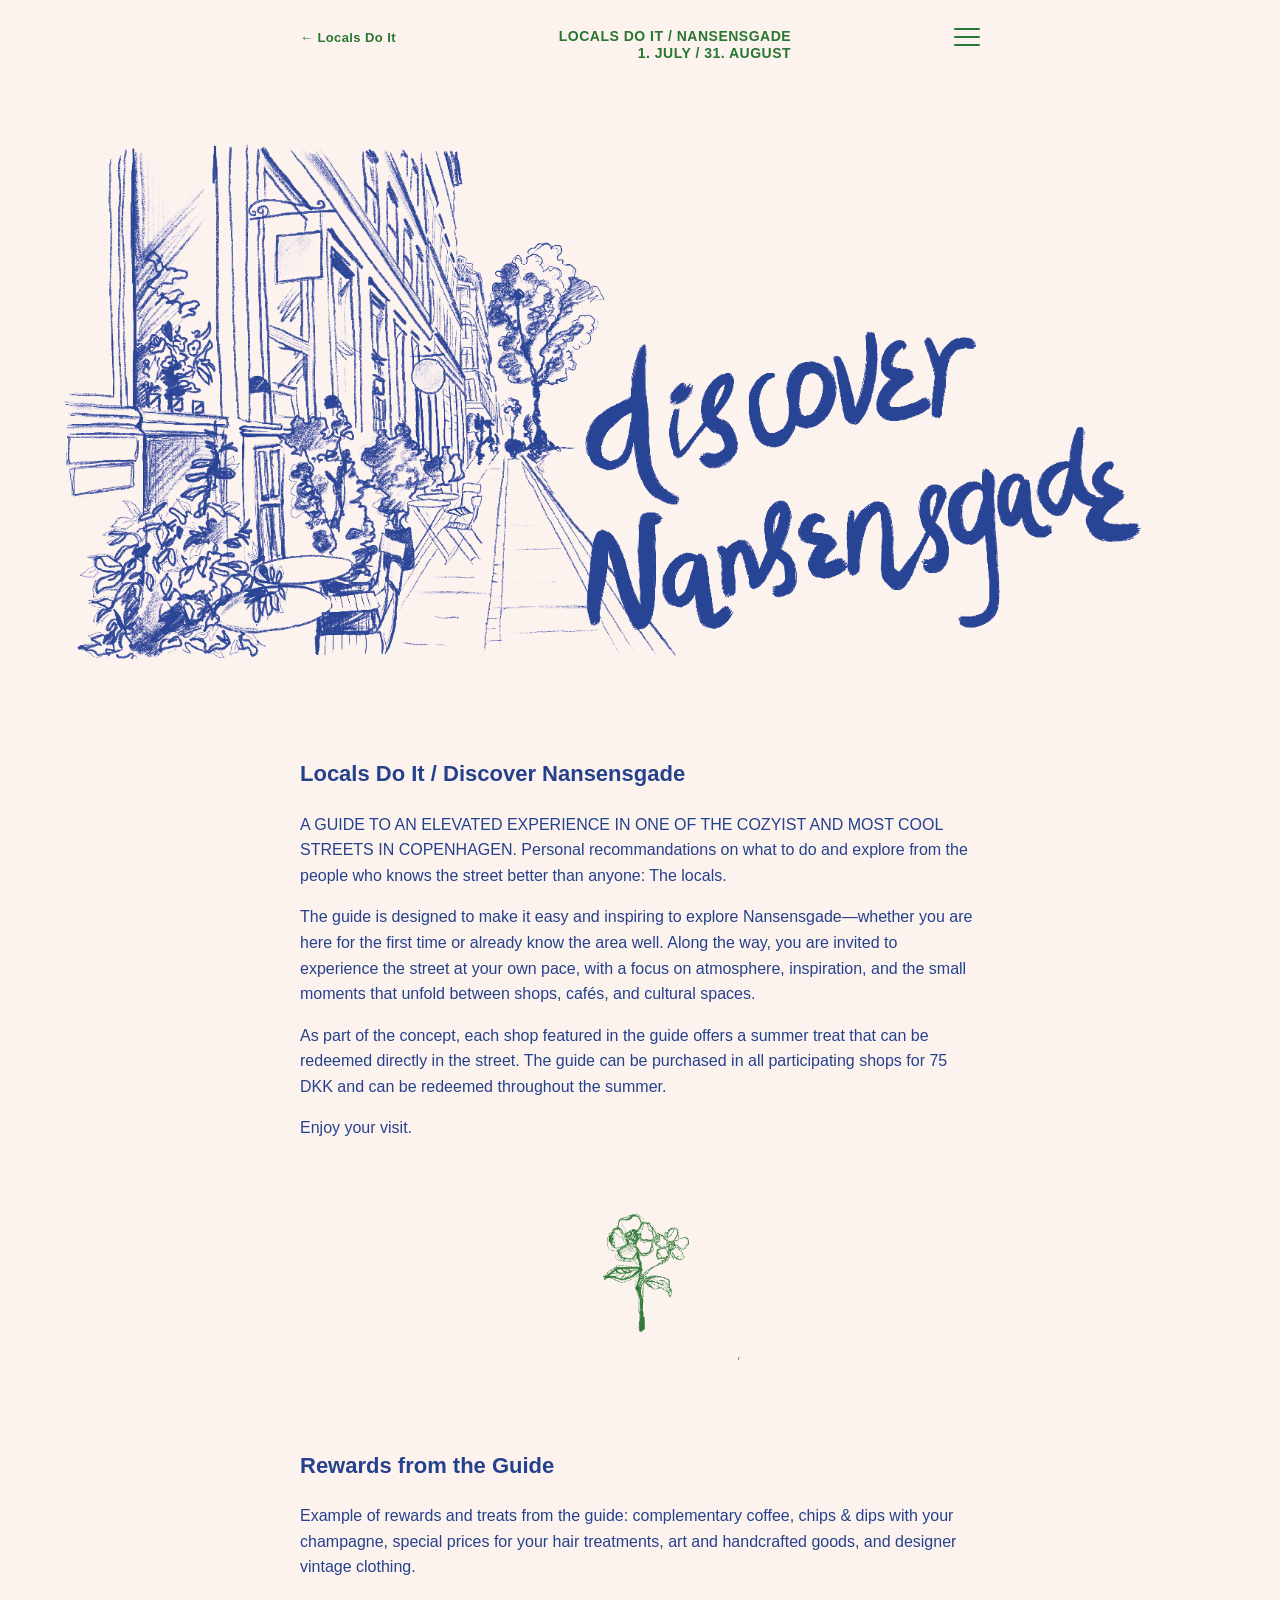
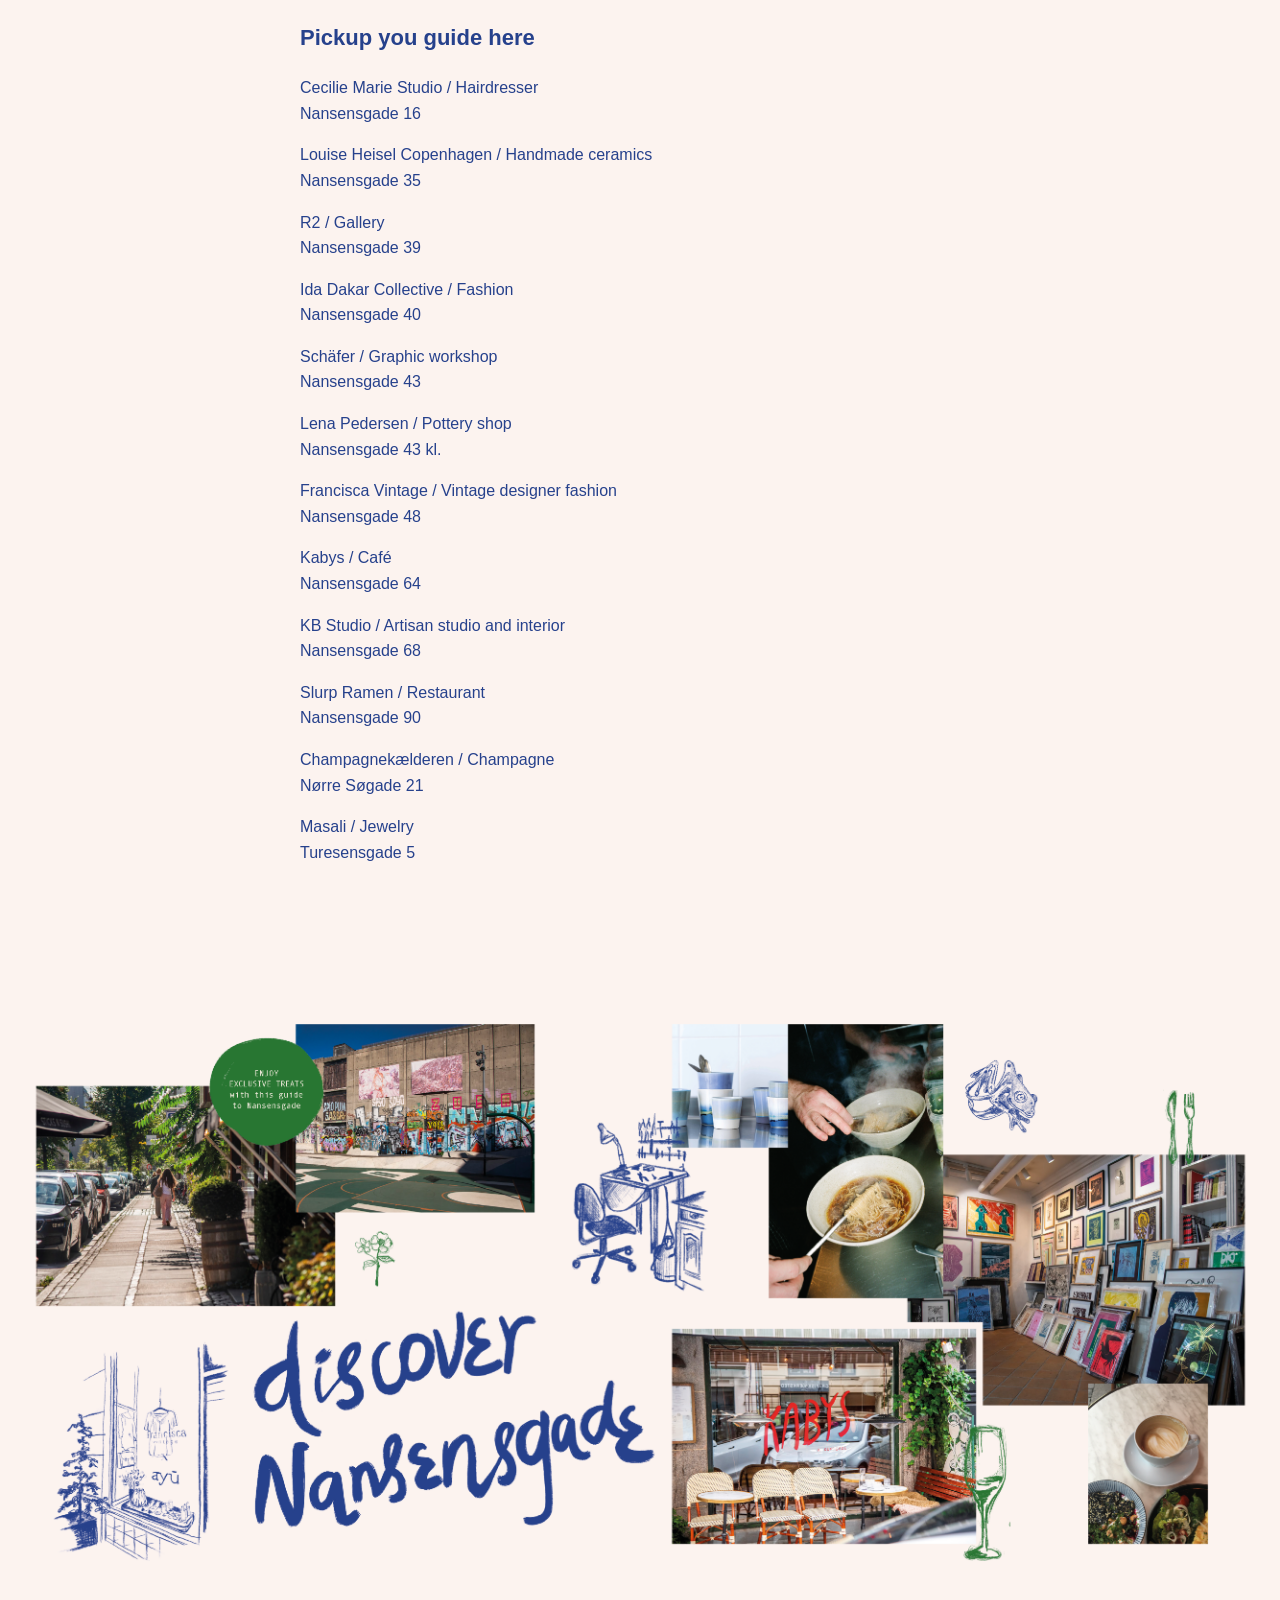
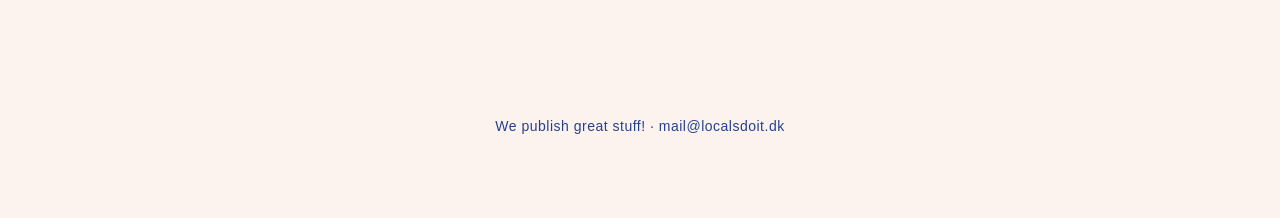
==== commit 2776a7c7: "Update nansensgade.html" ====
--- a/nansensgade.html
+++ b/nansensgade.html
@@ -88,10 +88,10 @@
       </p>
     </section>
 
-    <!-- REWARDS IMAGE -->
+    <!-- REWARDS IMAGE 
     <figure class="rewards-illustration">
       <img src="rewards.png" alt="Participating experiences in Nansensgade">
-    </figure>
+    </figure> -->
 
      <!-- SECTION 2: REWARDS -->
     <section class="content-section">
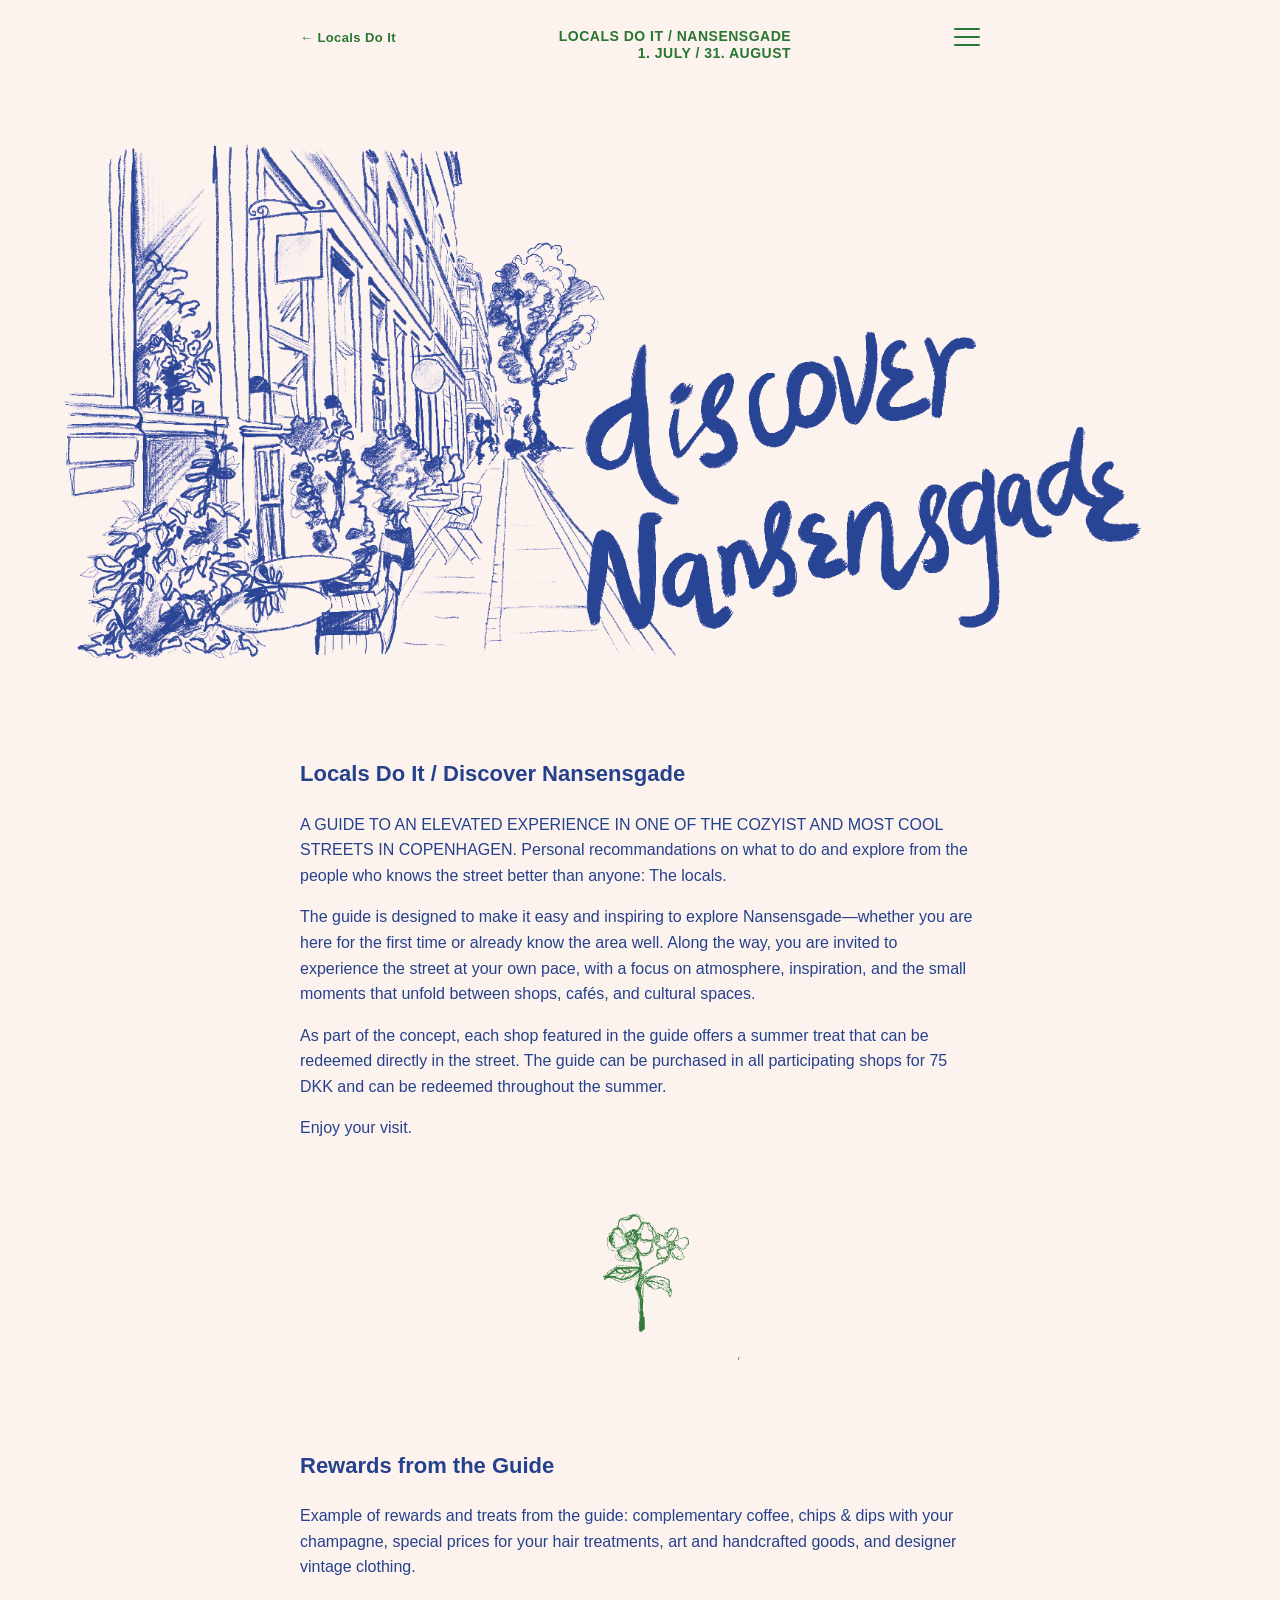
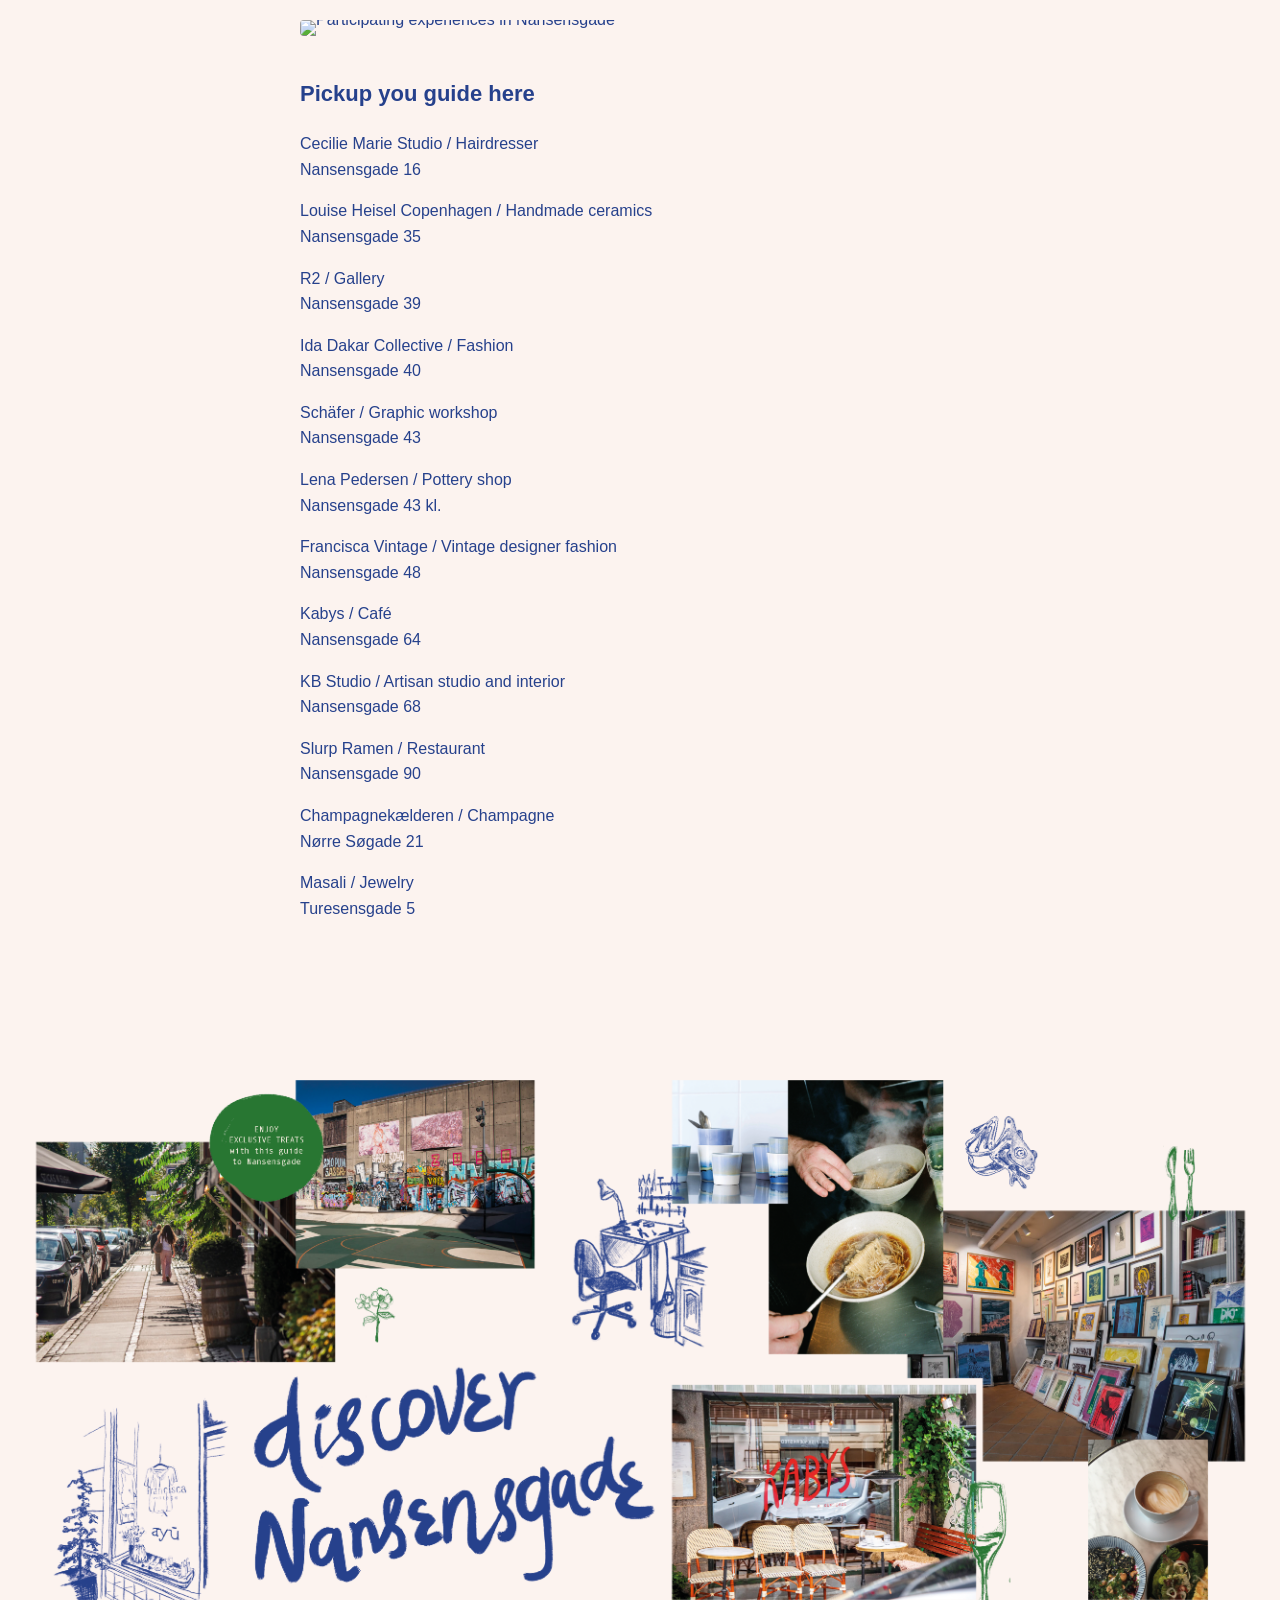
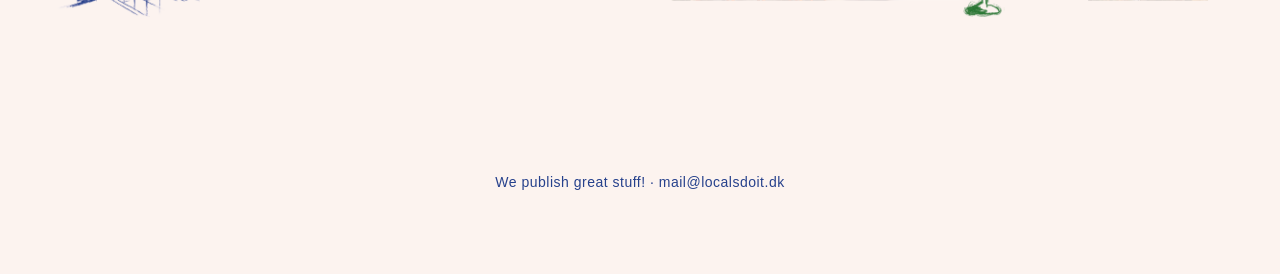
==== commit 1f2498f5: "Update nansensgade.html" ====
--- a/nansensgade.html
+++ b/nansensgade.html
@@ -88,10 +88,10 @@
       </p>
     </section>
 
-    <!-- REWARDS IMAGE 
+    <!-- REWARDS IMAGE -->
     <figure class="rewards-illustration">
-      <img src="rewards.png" alt="Participating experiences in Nansensgade">
-    </figure> -->
+      <img src="rewards.gif" alt="Participating experiences in Nansensgade">
+    </figure> 
 
      <!-- SECTION 2: REWARDS -->
     <section class="content-section">
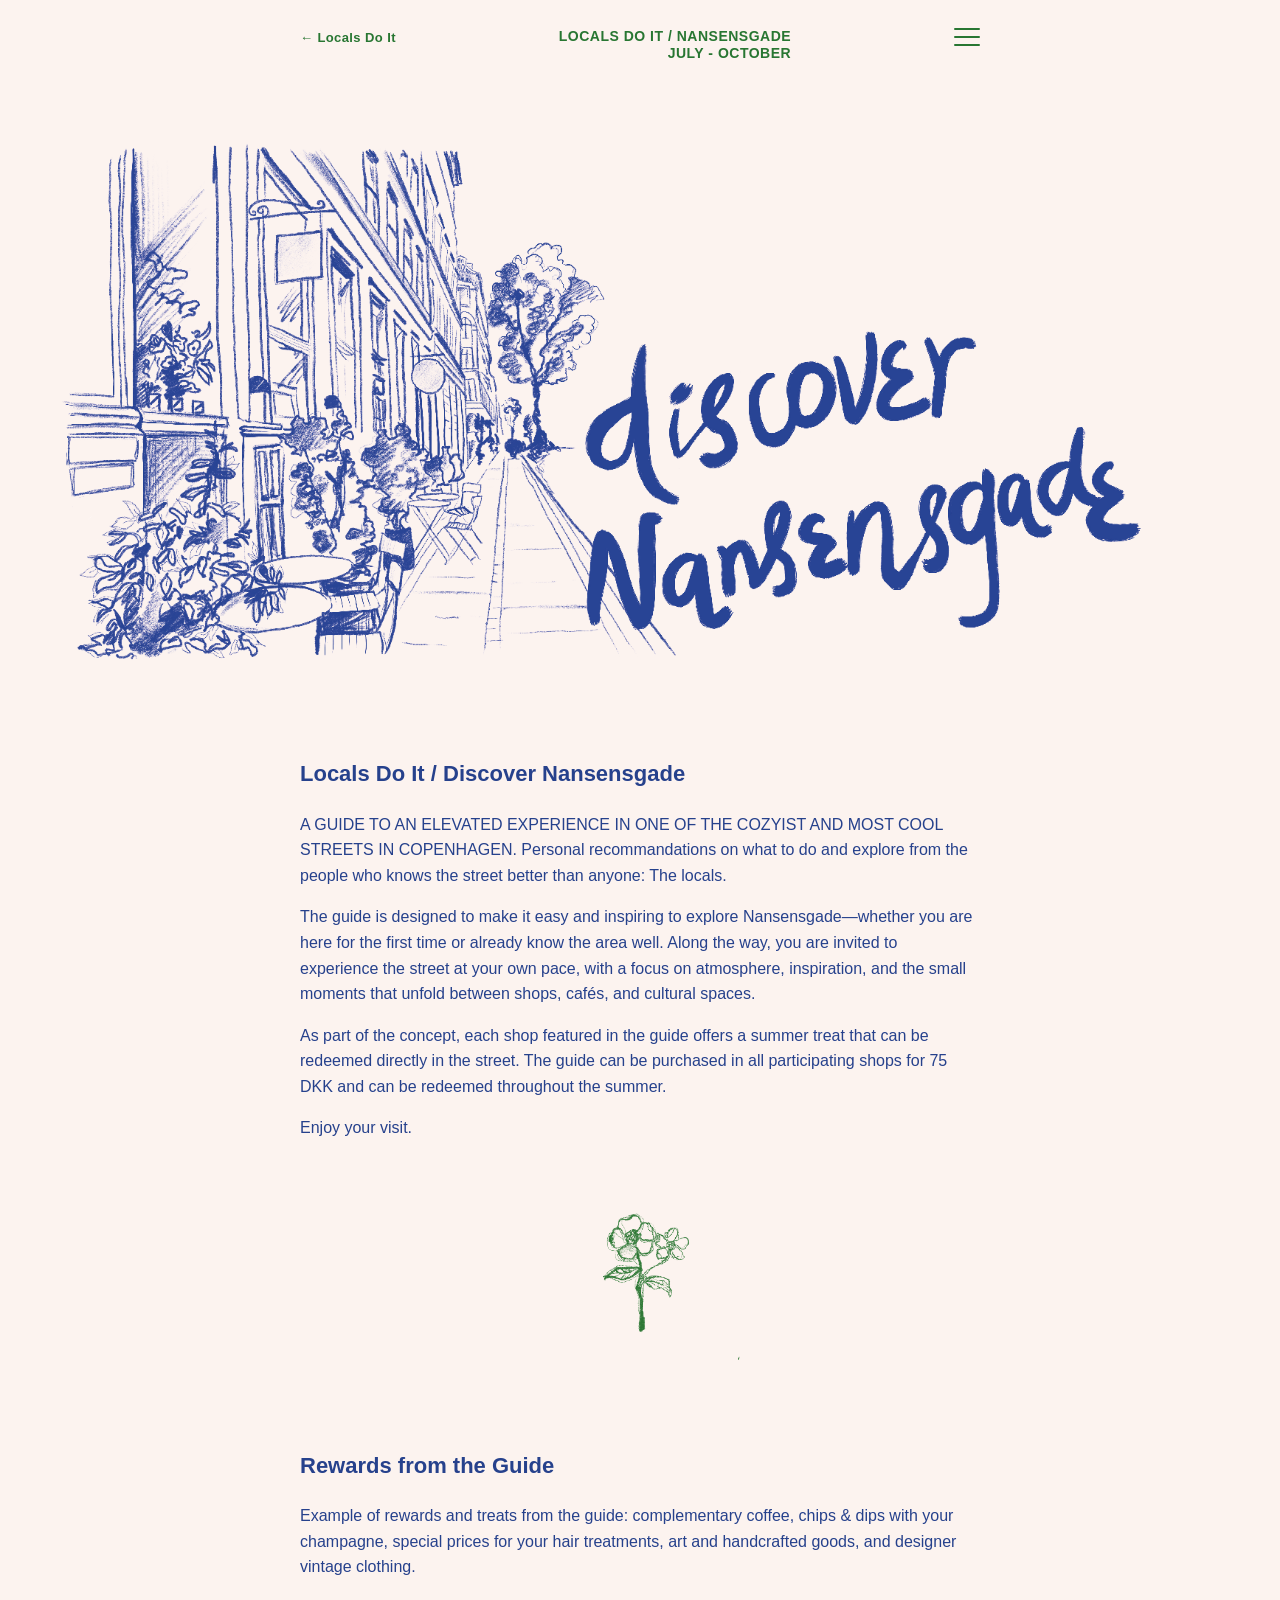
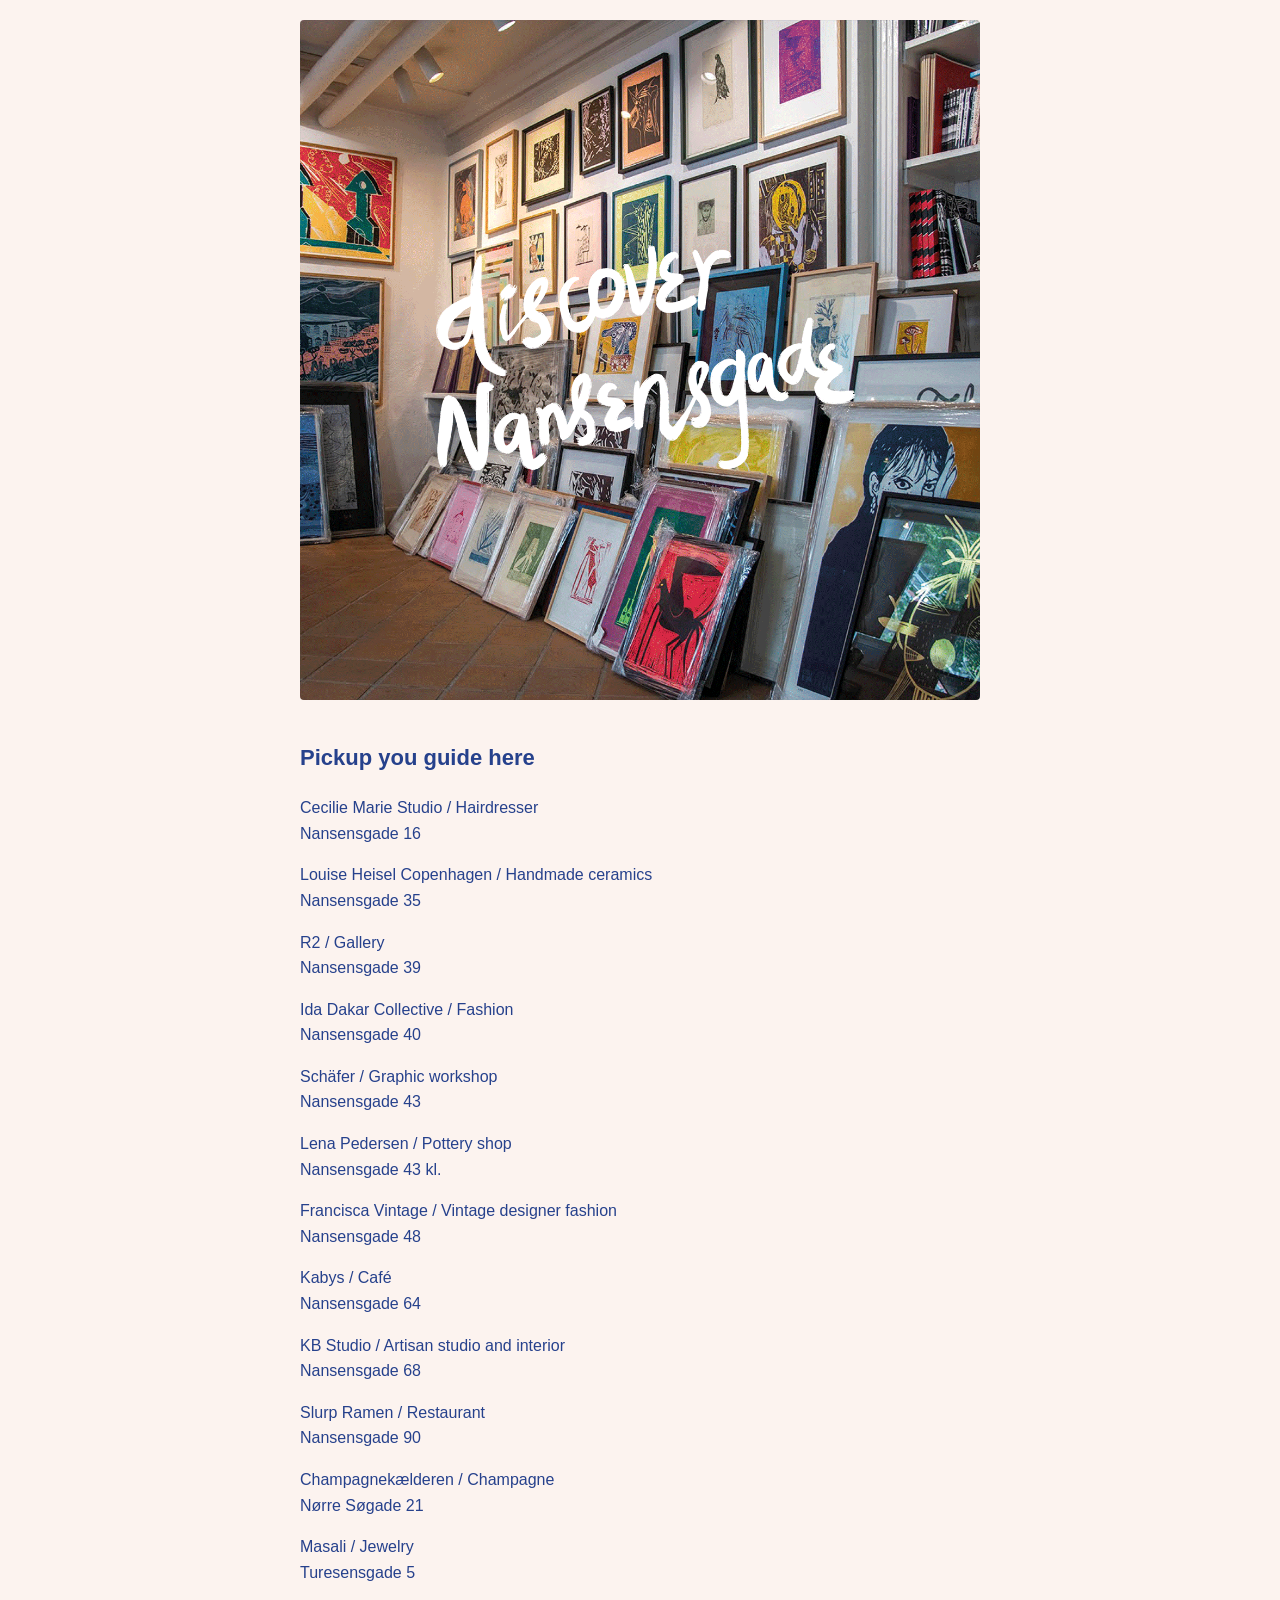
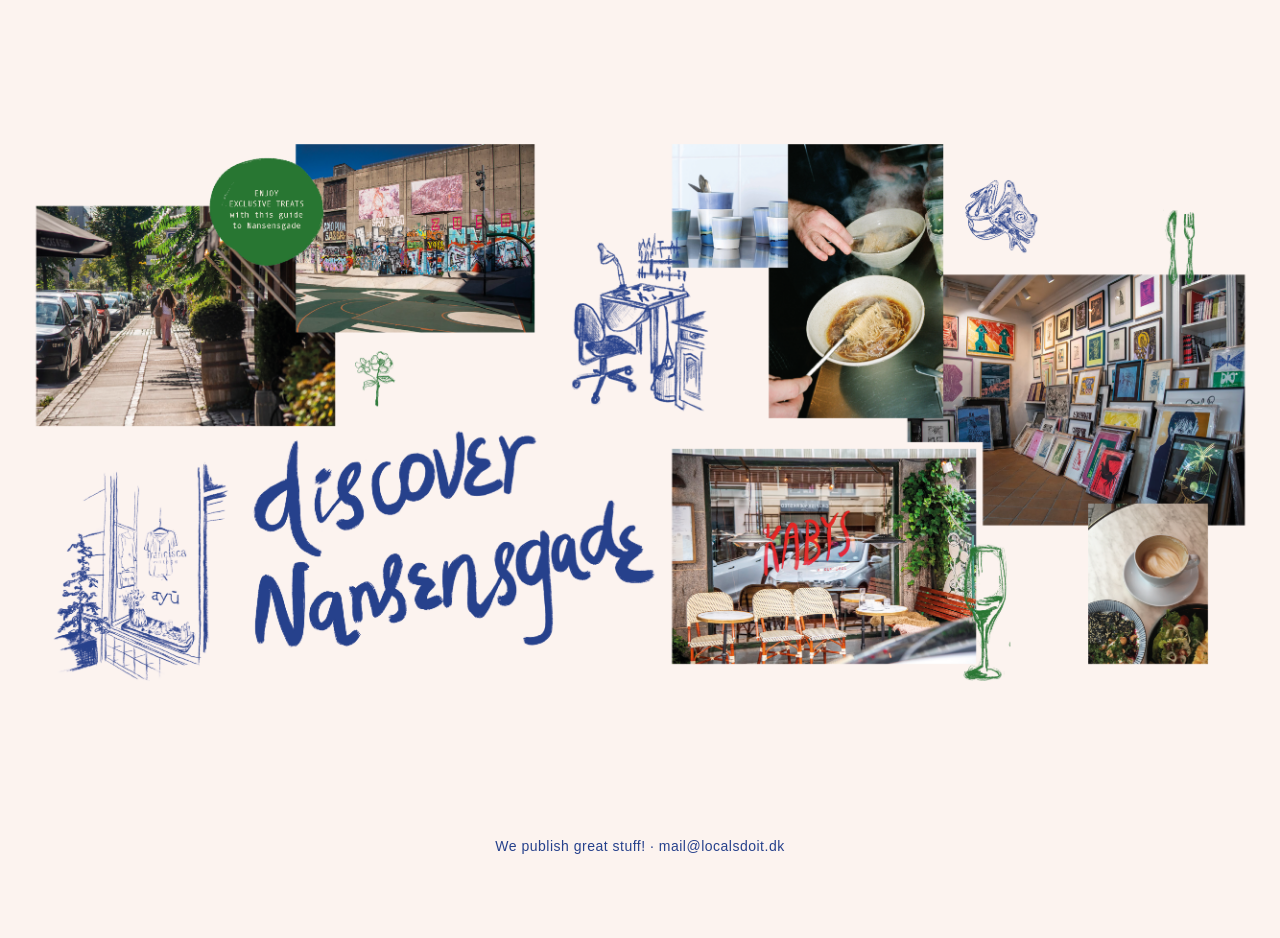
==== commit 4abfa393: "Update nansensgade.html" ====
--- a/nansensgade.html
+++ b/nansensgade.html
@@ -29,7 +29,7 @@
         <a href="index.html" class="back-link">← Locals Do It</a>
         <div class="header-lines">
           <div class="header-line-1">LOCALS DO IT / NANSENSGADE</div>
-          <div class="header-line-2">1. JULY / 31. AUGUST</div>
+          <div class="header-line-2">JULY - OCTOBER</div>
         </div>
         <button class="hamburger" aria-label="Menu">
           <span></span><span></span><span></span>
